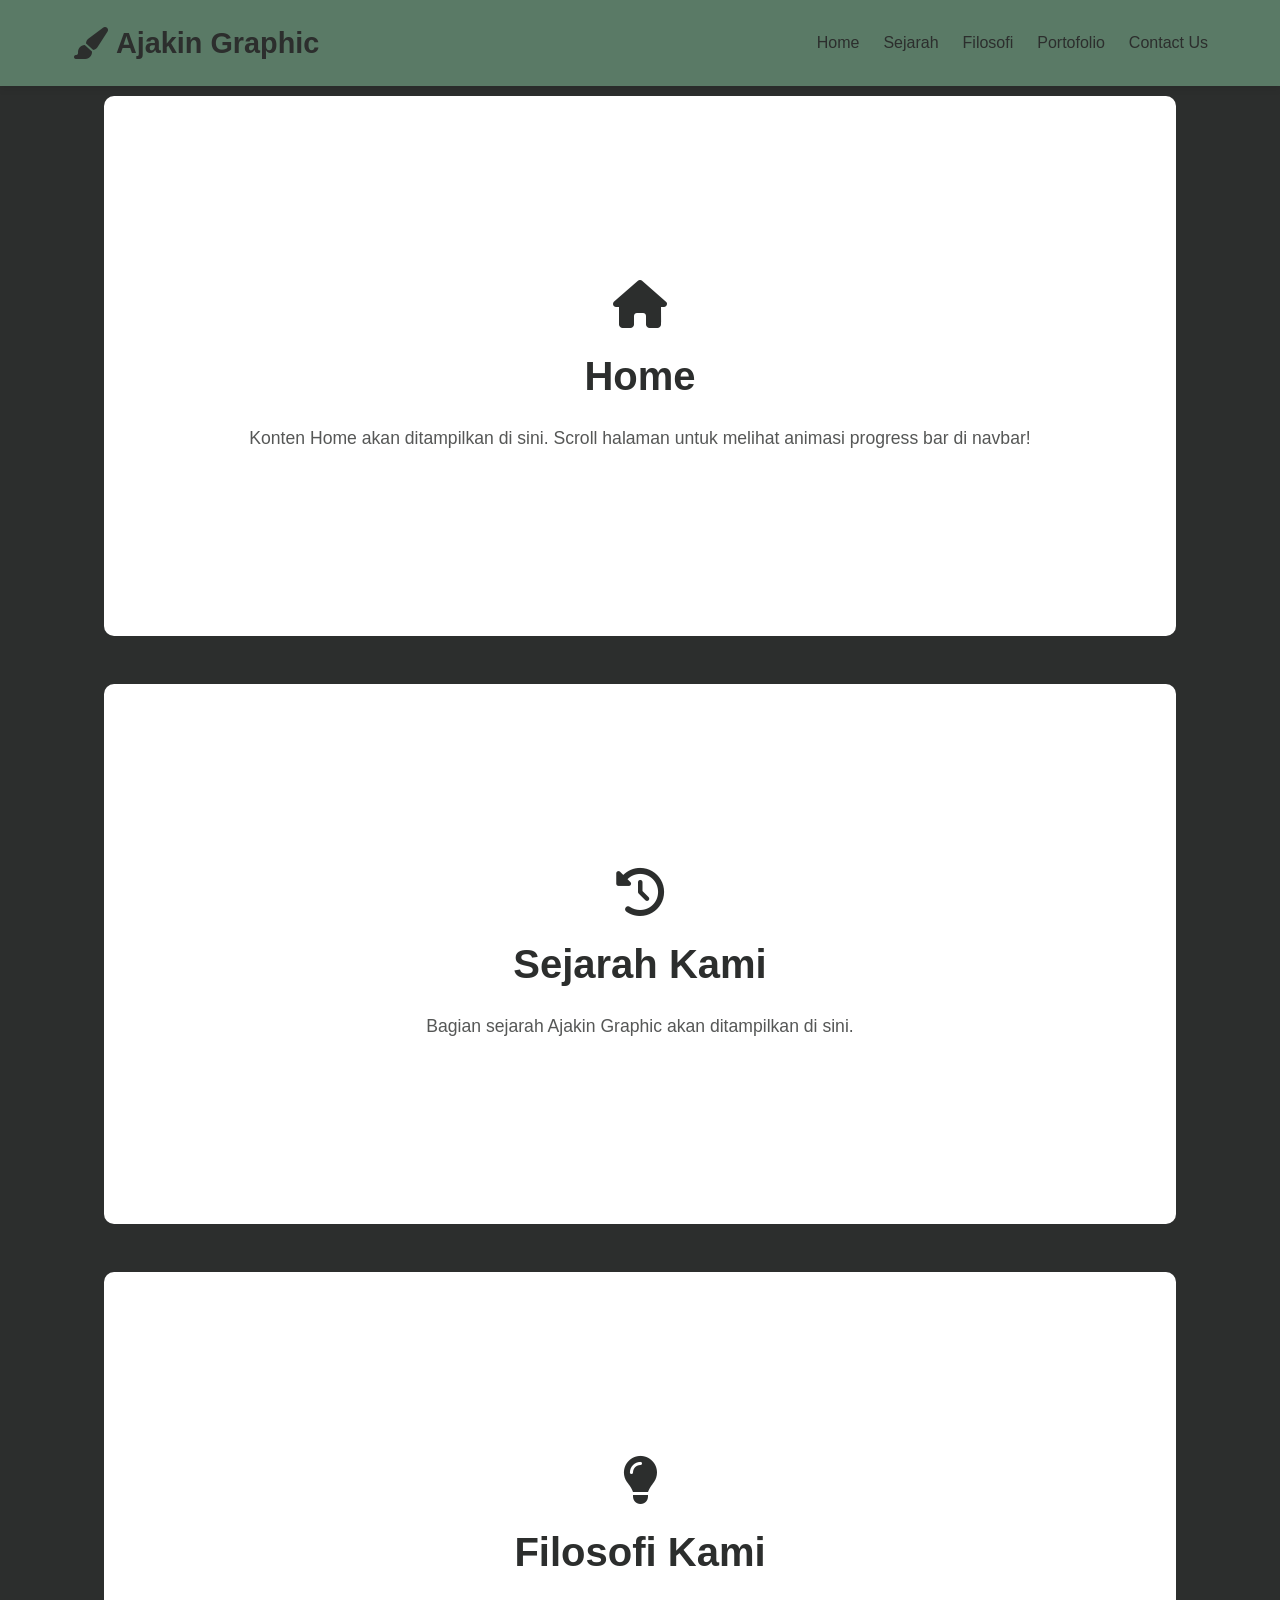
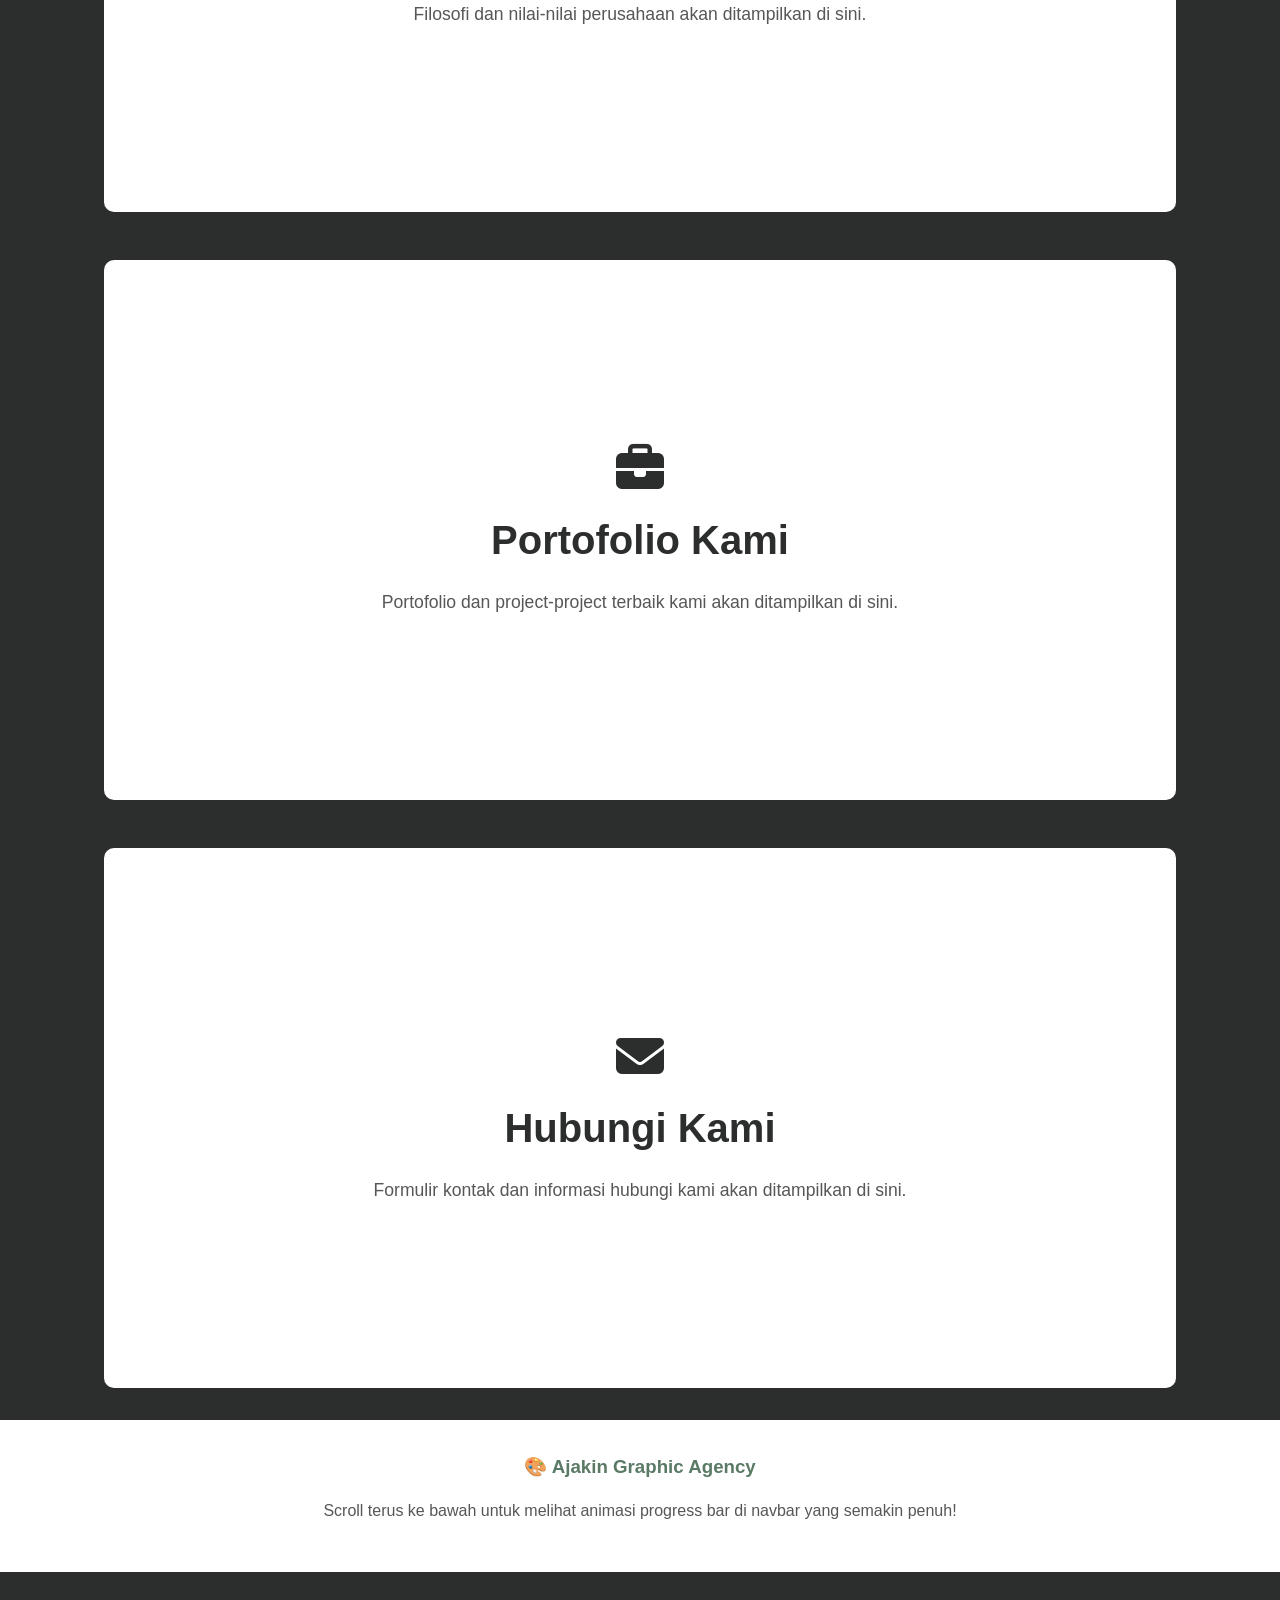
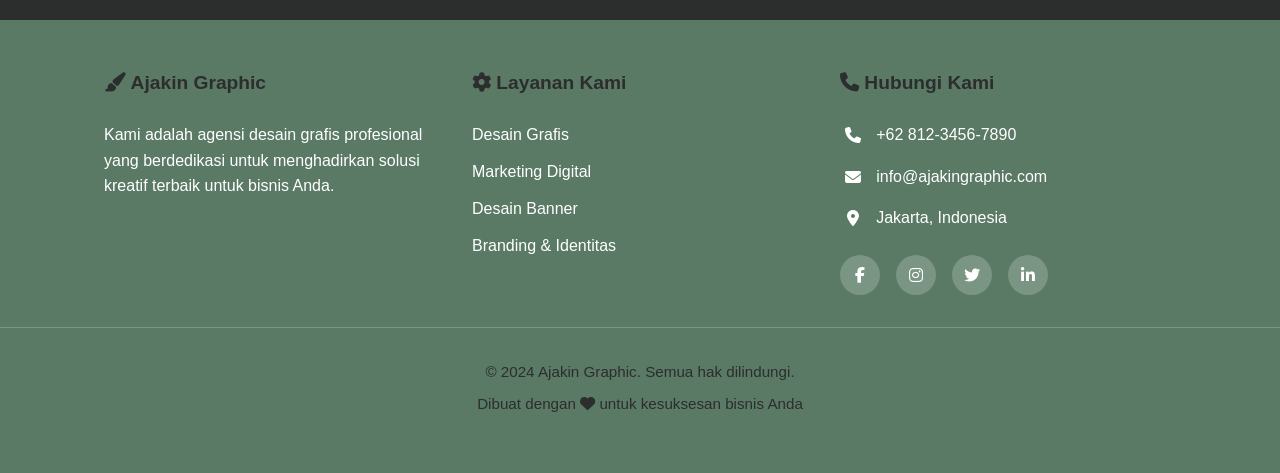
==== index.html @ d5ebdcc6 "rename" ====
<!DOCTYPE html>
<html lang="id">
<head>
    <meta charset="UTF-8">
    <meta name="viewport" content="width=device-width, initial-scale=1.0">
    <title>Ajakin Graphic - Graphic Design & Marketing Agency</title>
    <!-- Font Awesome -->
    <link href="https://cdnjs.cloudflare.com/ajax/libs/font-awesome/6.4.0/css/all.min.css" rel="stylesheet">
    <link rel="stylesheet" href="assets/CSS/HomeStyle.css">
</head>
<body>
    <!-- ============ HEADER & NAVBAR ============ -->
    <header class="header">
        <div class="header-container">
            <a class="brand" href="Home.html">
                <i class="fas fa-paint-brush"></i>
                Ajakin Graphic
            </a>
            <button class="nav-toggle" aria-label="Toggle navigation">
                <i class="fas fa-bars"></i>
            </button>
            <nav class="nav-menu">
                <ul class="nav-list">
                    <li><a href="Home.html">Home</a></li>
                    <li><a href="sejarah.html">Sejarah</a></li>
                    <li><a href="filosofi.html">Filosofi</a></li>
                    <li><a href="portofolio.html">Portofolio</a></li>
                    <li><a href="contact.html">Contact Us</a></li>
                </ul>
            </nav>
        </div>
        <div class="scroll-progress"></div>
    </header>

    <!-- ============ MAIN CONTENT ============ -->
    <main>
        <section id="home" class="section">
            <div class="content-box">
                <i class="fas fa-home section-icon"></i>
                <h2>Home</h2>
                <p>Konten Home akan ditampilkan di sini. Scroll halaman untuk melihat animasi progress bar di navbar!</p>
            </div>
        </section>

        <section id="sejarah" class="section">
            <div class="content-box">
                <i class="fas fa-history section-icon"></i>
                <h2>Sejarah Kami</h2>
                <p>Bagian sejarah Ajakin Graphic akan ditampilkan di sini.</p>
            </div>
        </section>

        <section id="filosofi" class="section">
            <div class="content-box">
                <i class="fas fa-lightbulb section-icon"></i>
                <h2>Filosofi Kami</h2>
                <p>Filosofi dan nilai-nilai perusahaan akan ditampilkan di sini.</p>
            </div>
        </section>

        <section id="portofolio" class="section">
            <div class="content-box">
                <i class="fas fa-briefcase section-icon"></i>
                <h2>Portofolio Kami</h2>
                <p>Portofolio dan project-project terbaik kami akan ditampilkan di sini.</p>
            </div>
        </section>

        <section id="contact" class="section">
            <div class="content-box">
                <i class="fas fa-envelope section-icon"></i>
                <h2>Hubungi Kami</h2>
                <p>Formulir kontak dan informasi hubungi kami akan ditampilkan di sini.</p>
            </div>
        </section>

        <section class="extra-section">
            <h3>🎨 Ajakin Graphic Agency</h3>
            <p>Scroll terus ke bawah untuk melihat animasi progress bar di navbar yang semakin penuh!</p>
        </section>
    </main>

    <!-- ============ FOOTER ============ -->
    <footer class="footer">
        <div class="footer-container">
            <div class="footer-col">
                <h5><i class="fas fa-paint-brush"></i> Ajakin Graphic</h5>
                <p>Kami adalah agensi desain grafis profesional yang berdedikasi untuk menghadirkan solusi kreatif terbaik untuk bisnis Anda.</p>
            </div>
            <div class="footer-col">
                <h5><i class="fas fa-cog"></i> Layanan Kami</h5>
                <ul class="footer-links">
                    <li><a href="#portofolio">Desain Grafis</a></li>
                    <li><a href="#portofolio">Marketing Digital</a></li>
                    <li><a href="#portofolio">Desain Banner</a></li>
                    <li><a href="#portofolio">Branding & Identitas</a></li>
                </ul>
            </div>
            <div class="footer-col">
                <h5><i class="fas fa-phone"></i> Hubungi Kami</h5>
                <div class="contact-item">
                    <i class="fas fa-phone"></i>
                    <span>+62 812-3456-7890</span>
                </div>
                <div class="contact-item">
                    <i class="fas fa-envelope"></i>
                    <span>info@ajakingraphic.com</span>
                </div>
                <div class="contact-item">
                    <i class="fas fa-map-marker-alt"></i>
                    <span>Jakarta, Indonesia</span>
                </div>
                <div class="social-links">
                    <a href="#" title="Facebook"><i class="fab fa-facebook-f"></i></a>
                    <a href="#" title="Instagram"><i class="fab fa-instagram"></i></a>
                    <a href="#" title="Twitter"><i class="fab fa-twitter"></i></a>
                    <a href="#" title="LinkedIn"><i class="fab fa-linkedin-in"></i></a>
                </div>
            </div>
        </div>
        <div class="footer-bottom">
            <p>&copy; 2024 Ajakin Graphic. Semua hak dilindungi.</p>
            <p>Dibuat dengan <i class="fas fa-heart heart-icon"></i> untuk kesuksesan bisnis Anda</p>
        </div>
    </footer>

    <script src="assets/JS/scroll.js"></script>
</body>
</html>
---- assets/CSS/HomeStyle.css ----
:root {
        --primary: #2c2e2d;
        --secondary: #5a7a66;
        --accent: #5a7a66;
        --dark: #2c2e2d;
        --light: #ffffff;
        --white: #ffffff;
        --light-gray: #f4f6f9;
        --transition: 0.8s cubic-bezier(0.25, 1, 0.5, 1);
}

* {
    margin: 0;
    padding: 0;
    box-sizing: border-box;
}

body {
    font-family: 'Segoe UI', sans-serif;
    line-height: 1.6;
    color: var(--dark);
    background-color: var(--primary);
    scroll-behavior: smooth;
}

a {
    text-decoration: none;
}

ul {
    list-style: none;
}

/* ============ HEADER & NAVBAR ============ */
.header {
    background: var(--accent);
    position: fixed;
    width: 100%;
    top: 0;
    z-index: 1000;
    box-shadow: 0 2px 8px rgba(0, 0, 0, 0.1);
    animation: slideIn 0.5s ease;
}

.header-container {
    display: flex;
    justify-content: space-between;
    align-items: center;
    padding: 20px 32px; 
    max-width: 1200px;
    margin: 0 auto;
    position: relative;
}

.brand {
    font-size: 1.8rem;
    font-weight: bold;
    color: var(--dark);
    display: flex;
    align-items: center;
    gap: 0.5rem;
}

.brand i {
    font-size: 2rem;
}

.nav-toggle {
    display: none;
    background: none;
    border: 1px solid var(--white);
    color: var(--white);
    font-size: 1.5rem;
    padding: 0.3rem 0.6rem;
    border-radius: 4px;
    cursor: pointer;
}

.nav-list {
    display: flex;
    gap: 1.5rem;
}

.nav-list a {
    color: var(--dark);
    font-weight: 500;
    transition: color 0.3s ease;
}

.nav-list a:hover {
    color: var(--white);
}

.scroll-progress {
    position: absolute;
    bottom: 0;
    left: 0;
    height: 6px;
    background: var(--secondary);
    width: 0%;
    transition: width 0.3s ease;
    z-index: 1001;
    border-radius: 0 4px 4px 0;
    box-shadow: 0 0 10px var(--white);
}

/* ============ MAIN CONTENT ============ */
main {
    margin-top: 80px;
    min-height: calc(100vh - 80px);
    background-color: var(--primary);
}

.section {
    padding: 1rem 5% 2rem;
    max-width: 1200px;
    margin: 0 auto;
}

.content-box {
    display: flex;
    flex-direction: column;
    align-items: center;
    justify-content: center;
    min-height: 60vh;
    background: var(--light);
    color: var(--dark);
    text-align: center;
    border-radius: 10px;
    padding: 3rem;
}

.section-icon {
    font-size: 3rem;
    color: var(--primary);
    margin-bottom: 1rem;
}

.content-box h2 {
    font-size: 2.5rem;
    margin-bottom: 1rem;
    color: var(--primary);
}

.content-box p {
    font-size: 1.1rem;
    opacity: 0.8;
}

.extra-section {
    padding: 2rem 5% 3rem;
    text-align: center;
    background: var(--light);
}

.extra-section h3 {
    color: var(--secondary);
}

.extra-section p {
    margin-top: 1rem;
    opacity: 0.8;
}

/* ============ FOOTER ============ */
.footer {
    background: var(--accent);
    color: var(--white);
    padding: 3rem 0;
    margin-top: 3rem;
}

.footer-container {
    display: flex;
    flex-wrap: wrap;
    gap: 2rem;
    padding: 0 5%;
    max-width: 1200px;
    margin: 0 auto;
    justify-content: space-between;
}

.footer-col {
    flex: 1;
    min-width: 250px;
}

.footer-col h5 {
    font-size: 1.2rem;
    font-weight: bold;
    margin-bottom: 1.5rem;
    color: var(--primary);
}

.footer-links li {
    margin-bottom: 0.7rem;
}

.footer-links a {
    color: var(--white);
    transition: color 0.3s ease, padding 0.3s ease;
}

.footer-links a:hover {
    color: var(--light);
    padding-left: 0.5rem;
}

.contact-item {
    display: flex;
    align-items: center;
    margin-bottom: 1rem;
    gap: 0.7rem;
}

.contact-item i {
    color: var(--white);
    min-width: 25px;
    text-align: center;
}

.social-links {
    display: flex;
    gap: 1rem;
    margin-top: 1.5rem;
}

.social-links a {
    display: inline-flex;
    align-items: center;
    justify-content: center;
    width: 40px;
    height: 40px;
    background: rgba(255, 255, 255, 0.2);
    border-radius: 50%;
    color: var(--white);
    transition: all 0.3s ease;
}

.social-links a:hover {
    background: var(--primary);
    color: var(--white);
    transform: translateY(-5px);
}

.footer-bottom {
    border-top: 1px solid rgba(255, 255, 255, 0.2);
    margin-top: 2rem;
    padding-top: 2rem;
    text-align: center;
}

.footer-bottom p {
    margin-bottom: 0.5rem;
    font-size: 0.95rem;
    color: var(--primary);
}

.heart-icon {
    color: var(--primary);
}

/* ============ RESPONSIVE ============ */
@media (max-width: 768px) {
    .nav-toggle {
        display: block;
    }

    .nav-menu {
        display: none;
        width: 100%;
        position: absolute;
        top: 100%;
        left: 0;
        background: var(--accent);
        padding: 1rem 5%;
        box-shadow: 0 4px 6px rgba(0, 0, 0, 0.1);
    }

    .nav-menu.active {
        display: block;
    }

    .nav-list {
        flex-direction: column;
        gap: 1rem;
    }

    .brand {
        font-size: 1.4rem;
    }

    .content-box {
        min-height: 50vh;
        padding: 2rem;
    }

    .content-box h2 {
        font-size: 1.8rem;
    }

    .footer-container {
        flex-direction: column;
    }
}

@keyframes slideIn {
    from {
        opacity: 0;
        transform: translateY(-10px);
    }

    to {
        opacity: 1;
        transform: translateY(0);
    }
}
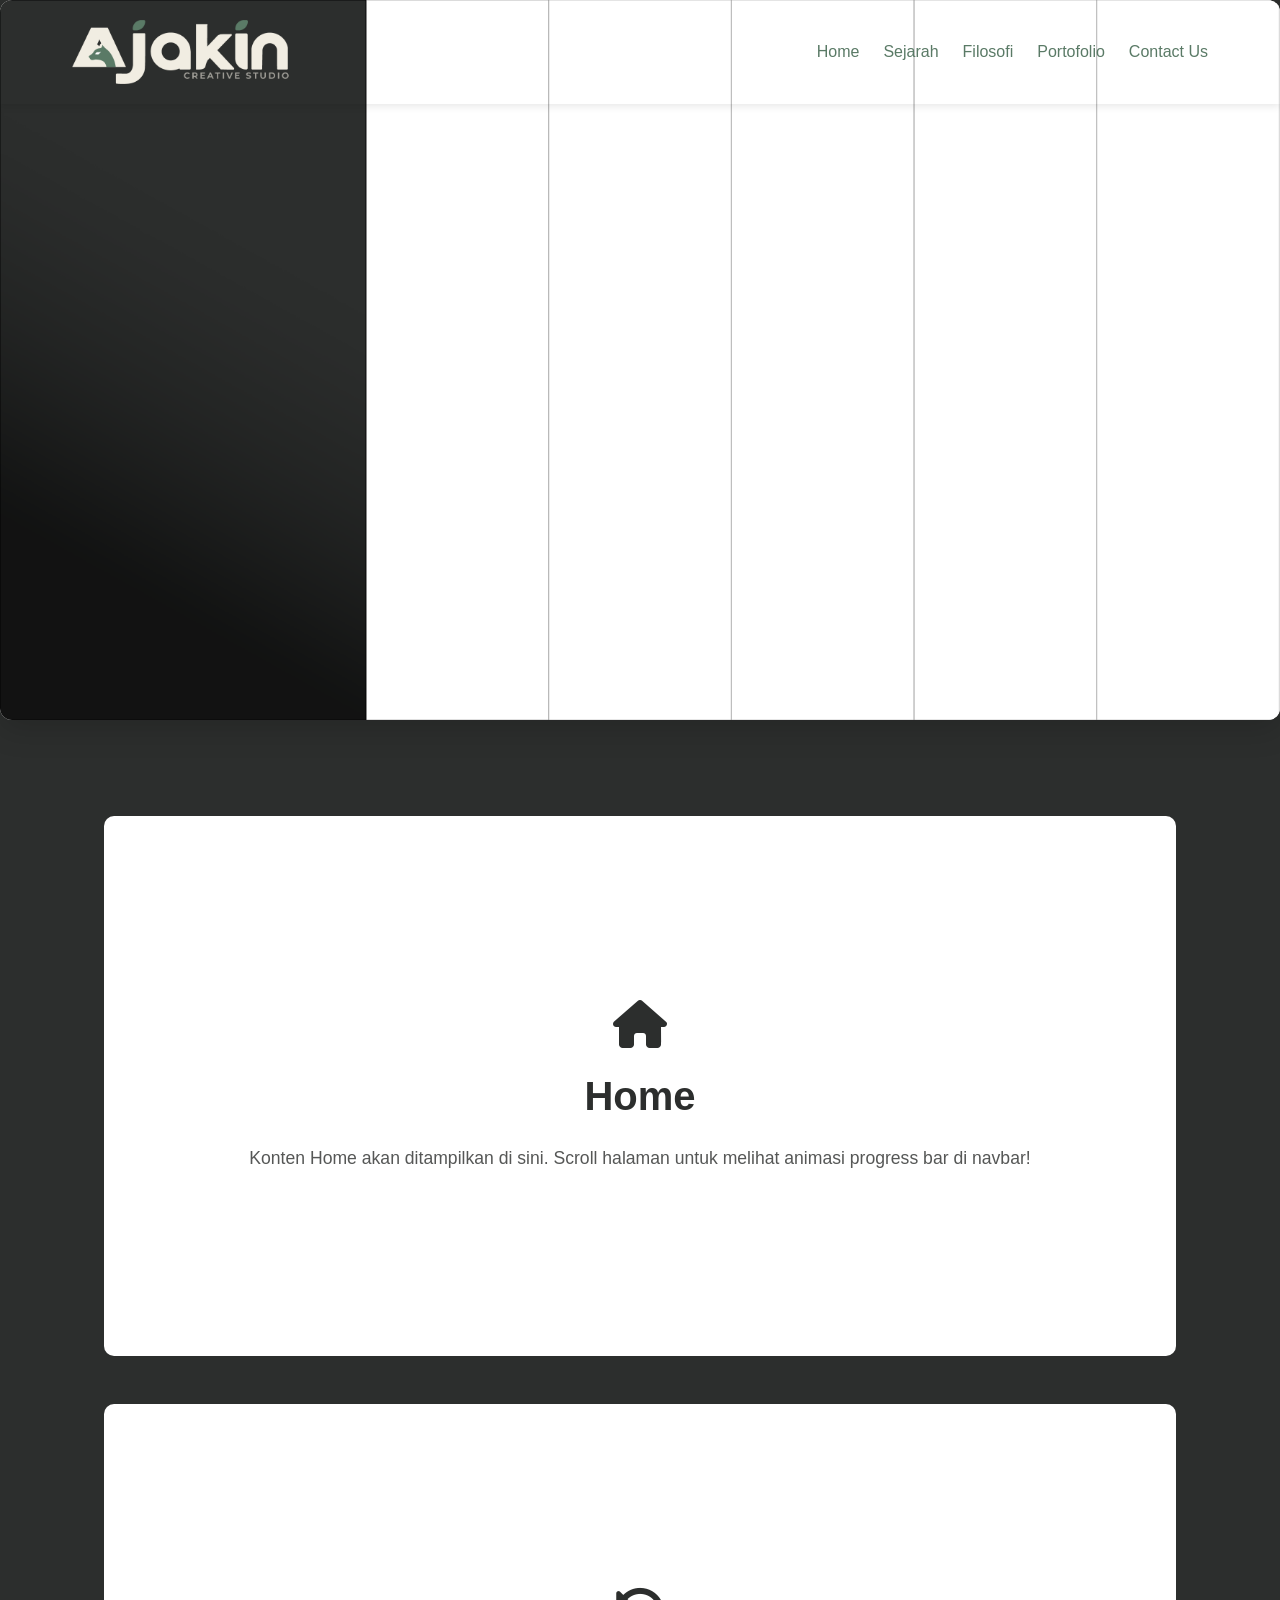
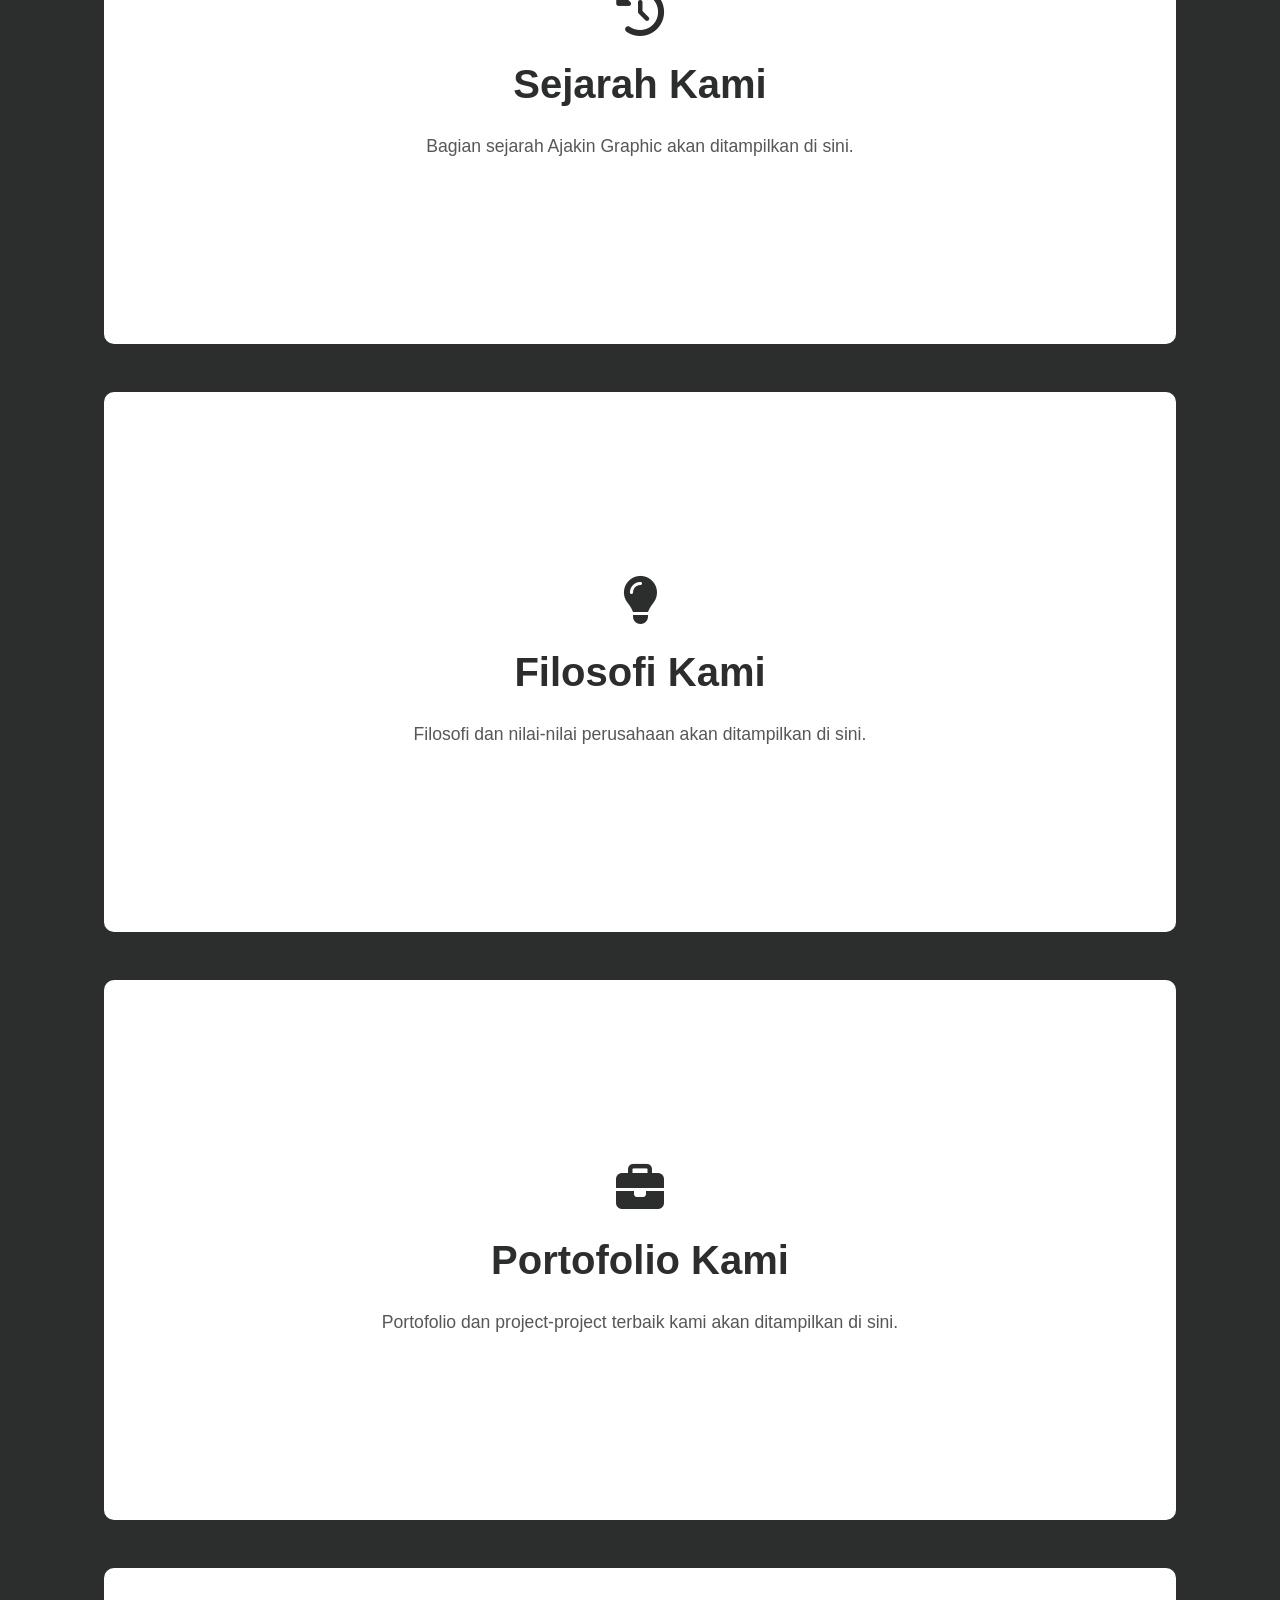
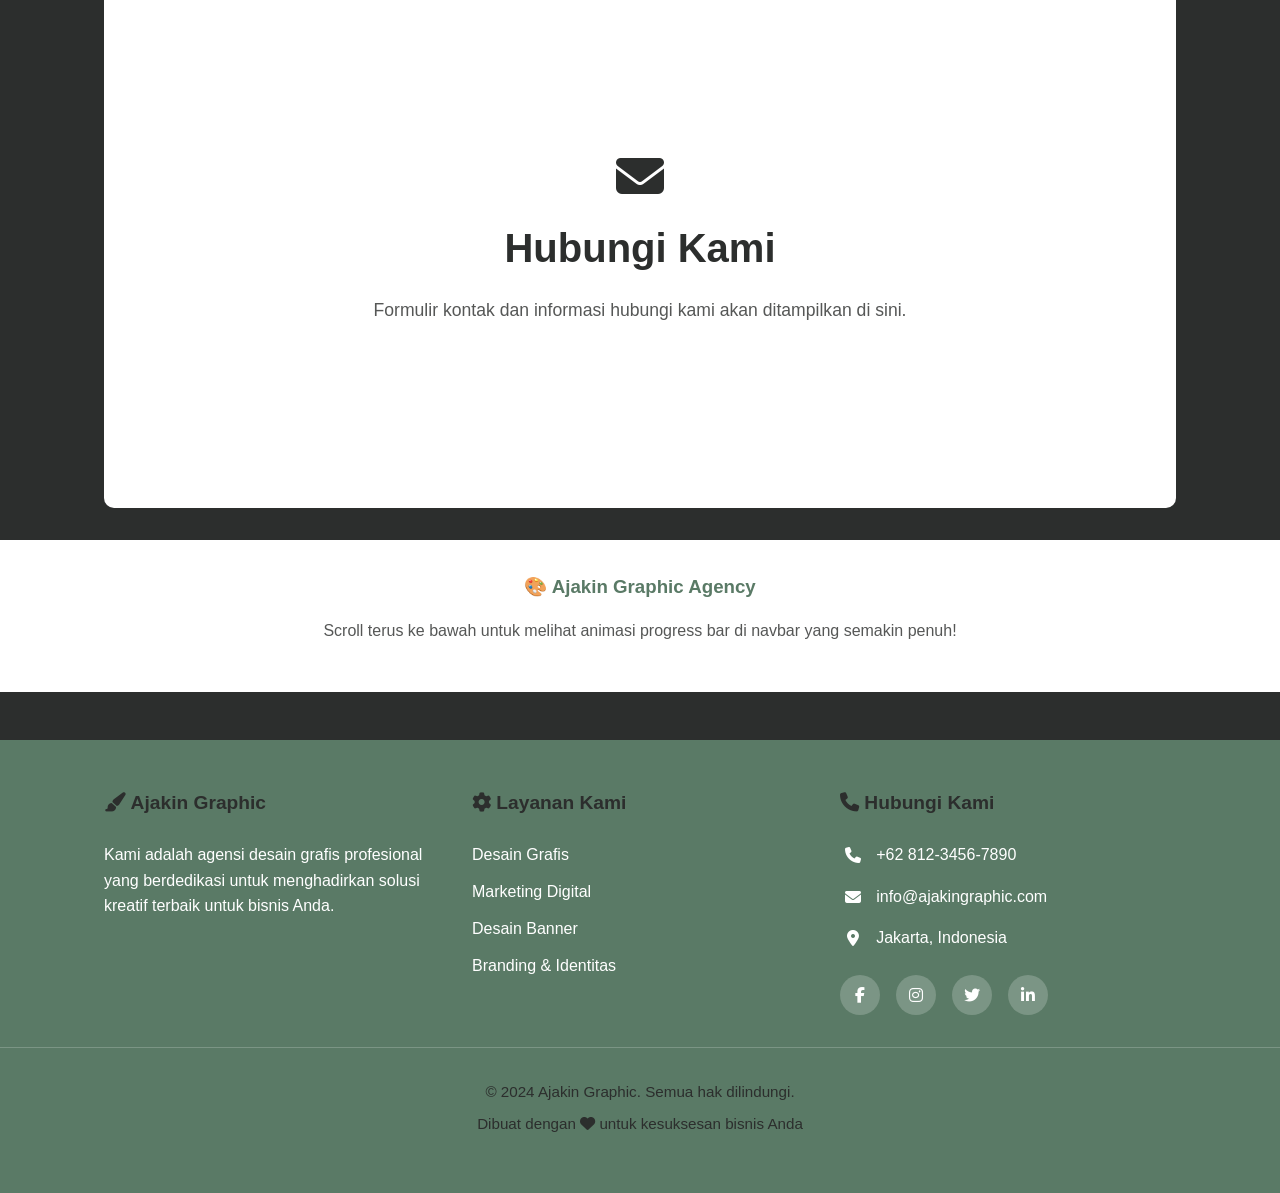
==== commit 8d16c31f: "adjust template" ====
--- a/index.html
+++ b/index.html
@@ -1,27 +1,29 @@
 <!DOCTYPE html>
 <html lang="id">
+
 <head>
     <meta charset="UTF-8">
     <meta name="viewport" content="width=device-width, initial-scale=1.0">
     <title>Ajakin Graphic - Graphic Design & Marketing Agency</title>
+    <link rel="icon" type="image/png" href="assets/image/ajakin%20logo.png">
     <!-- Font Awesome -->
     <link href="https://cdnjs.cloudflare.com/ajax/libs/font-awesome/6.4.0/css/all.min.css" rel="stylesheet">
     <link rel="stylesheet" href="assets/CSS/HomeStyle.css">
 </head>
+
 <body>
     <!-- ============ HEADER & NAVBAR ============ -->
     <header class="header">
         <div class="header-container">
-            <a class="brand" href="Home.html">
-                <i class="fas fa-paint-brush"></i>
-                Ajakin Graphic
+            <a class="brand" href="index.html">
+                <img src="assets/image/ajakin logo.png" alt="Ajakin Graphic Logo" class="brand-logo">
             </a>
             <button class="nav-toggle" aria-label="Toggle navigation">
                 <i class="fas fa-bars"></i>
             </button>
             <nav class="nav-menu">
                 <ul class="nav-list">
-                    <li><a href="Home.html">Home</a></li>
+                    <li><a href="index.html">Home</a></li>
                     <li><a href="sejarah.html">Sejarah</a></li>
                     <li><a href="filosofi.html">Filosofi</a></li>
                     <li><a href="portofolio.html">Portofolio</a></li>
@@ -32,13 +34,19 @@
         <div class="scroll-progress"></div>
     </header>
 
+    <!-- === BANNER HERO (Menggunakan Gambar Jadi hero.png) === -->
+    <section class="hero-banner-flat">
+        <img src="assets/image/bg banner fp ppw.png" alt="Portfolio Banner Hero" class="hero-flat-img">
+    </section>
+
     <!-- ============ MAIN CONTENT ============ -->
     <main>
         <section id="home" class="section">
             <div class="content-box">
                 <i class="fas fa-home section-icon"></i>
                 <h2>Home</h2>
-                <p>Konten Home akan ditampilkan di sini. Scroll halaman untuk melihat animasi progress bar di navbar!</p>
+                <p>Konten Home akan ditampilkan di sini. Scroll halaman untuk melihat animasi progress bar di navbar!
+                </p>
             </div>
         </section>
 
@@ -85,7 +93,8 @@
         <div class="footer-container">
             <div class="footer-col">
                 <h5><i class="fas fa-paint-brush"></i> Ajakin Graphic</h5>
-                <p>Kami adalah agensi desain grafis profesional yang berdedikasi untuk menghadirkan solusi kreatif terbaik untuk bisnis Anda.</p>
+                <p>Kami adalah agensi desain grafis profesional yang berdedikasi untuk menghadirkan solusi kreatif
+                    terbaik untuk bisnis Anda.</p>
             </div>
             <div class="footer-col">
                 <h5><i class="fas fa-cog"></i> Layanan Kami</h5>
@@ -124,6 +133,7 @@
         </div>
     </footer>
 
-    <script src="assets/JS/scroll.js"></script>
+    <script src="assets/js/scroll.js"></script>
 </body>
+
 </html>
--- a/assets/CSS/HomeStyle.css
+++ b/assets/CSS/HomeStyle.css
@@ -33,7 +33,6 @@
 
 /* ============ HEADER & NAVBAR ============ */
 .header {
-    background: var(--accent);
     position: fixed;
     width: 100%;
     top: 0;
@@ -46,23 +45,23 @@
     display: flex;
     justify-content: space-between;
     align-items: center;
-    padding: 20px 32px; 
+    padding: 20px 32px; /* Dikecilkan sedikit paddingnya agar pas */
     max-width: 1200px;
     margin: 0 auto;
     position: relative;
 }
 
-.brand {
-    font-size: 1.8rem;
-    font-weight: bold;
-    color: var(--dark);
-    display: flex;
-    align-items: center;
-    gap: 0.5rem;
-}
-
-.brand i {
-    font-size: 2rem;
+.brand-logo {
+  height: 64px; /* <--- Diperkecil menjadi 24px agar tampil lebih sleek dan compact */
+  width: auto;
+  display: block;
+  object-fit: contain;
+  transition: transform 0.3s ease;
+}
+
+/* Efek opsional saat logo disentuh kursor */
+.brand-logo:hover {
+  transform: scale(1.05);
 }
 
 .nav-toggle {
@@ -82,13 +81,15 @@
 }
 
 .nav-list a {
-    color: var(--dark);
+    color: var(--accent);
     font-weight: 500;
     transition: color 0.3s ease;
 }
-
 .nav-list a:hover {
     color: var(--white);
+    /* Memberikan bayangan hitam transparan yang halus di belakang teks */
+    text-shadow: 0px 2px 4px rgba(0, 0, 0, 0.6), 
+                 0px 4px 10px rgba(0, 0, 0, 0.3);
 }
 
 .scroll-progress {
@@ -105,6 +106,24 @@
 }
 
 /* ============ MAIN CONTENT ============ */
+
+.hero-banner-flat {
+    width: 100%;
+    margin-bottom: 60px; /* Jarak aman sebelum masuk ke bagian card di bawahnya */
+    border-radius: 12px;
+    overflow: hidden;
+    box-shadow: 0 10px 30px rgba(0, 0, 0, 0.15);
+    background-color: var(--white); /* Latar belakang cadangan jika gambar loading */
+    display: flex;
+}
+
+.hero-flat-img {
+    width: 100%;
+    height: auto;
+    object-fit: cover;
+    display: block;
+}
+
 main {
     margin-top: 80px;
     min-height: calc(100vh - 80px);
@@ -314,4 +333,14 @@
         opacity: 1;
         transform: translateY(0);
     }
-}+}
+
+@media (max-width: 768px) {
+    .hero-banner-flat {
+        margin-bottom: 40px;
+        border-radius: 8px; /* Sudut sedikit lebih tegas di layar kecil */
+    }
+    .brand-logo {
+        height: 20px; /* Sedikit lebih kecil lagi di handphone agar tidak sempit */
+    }
+}
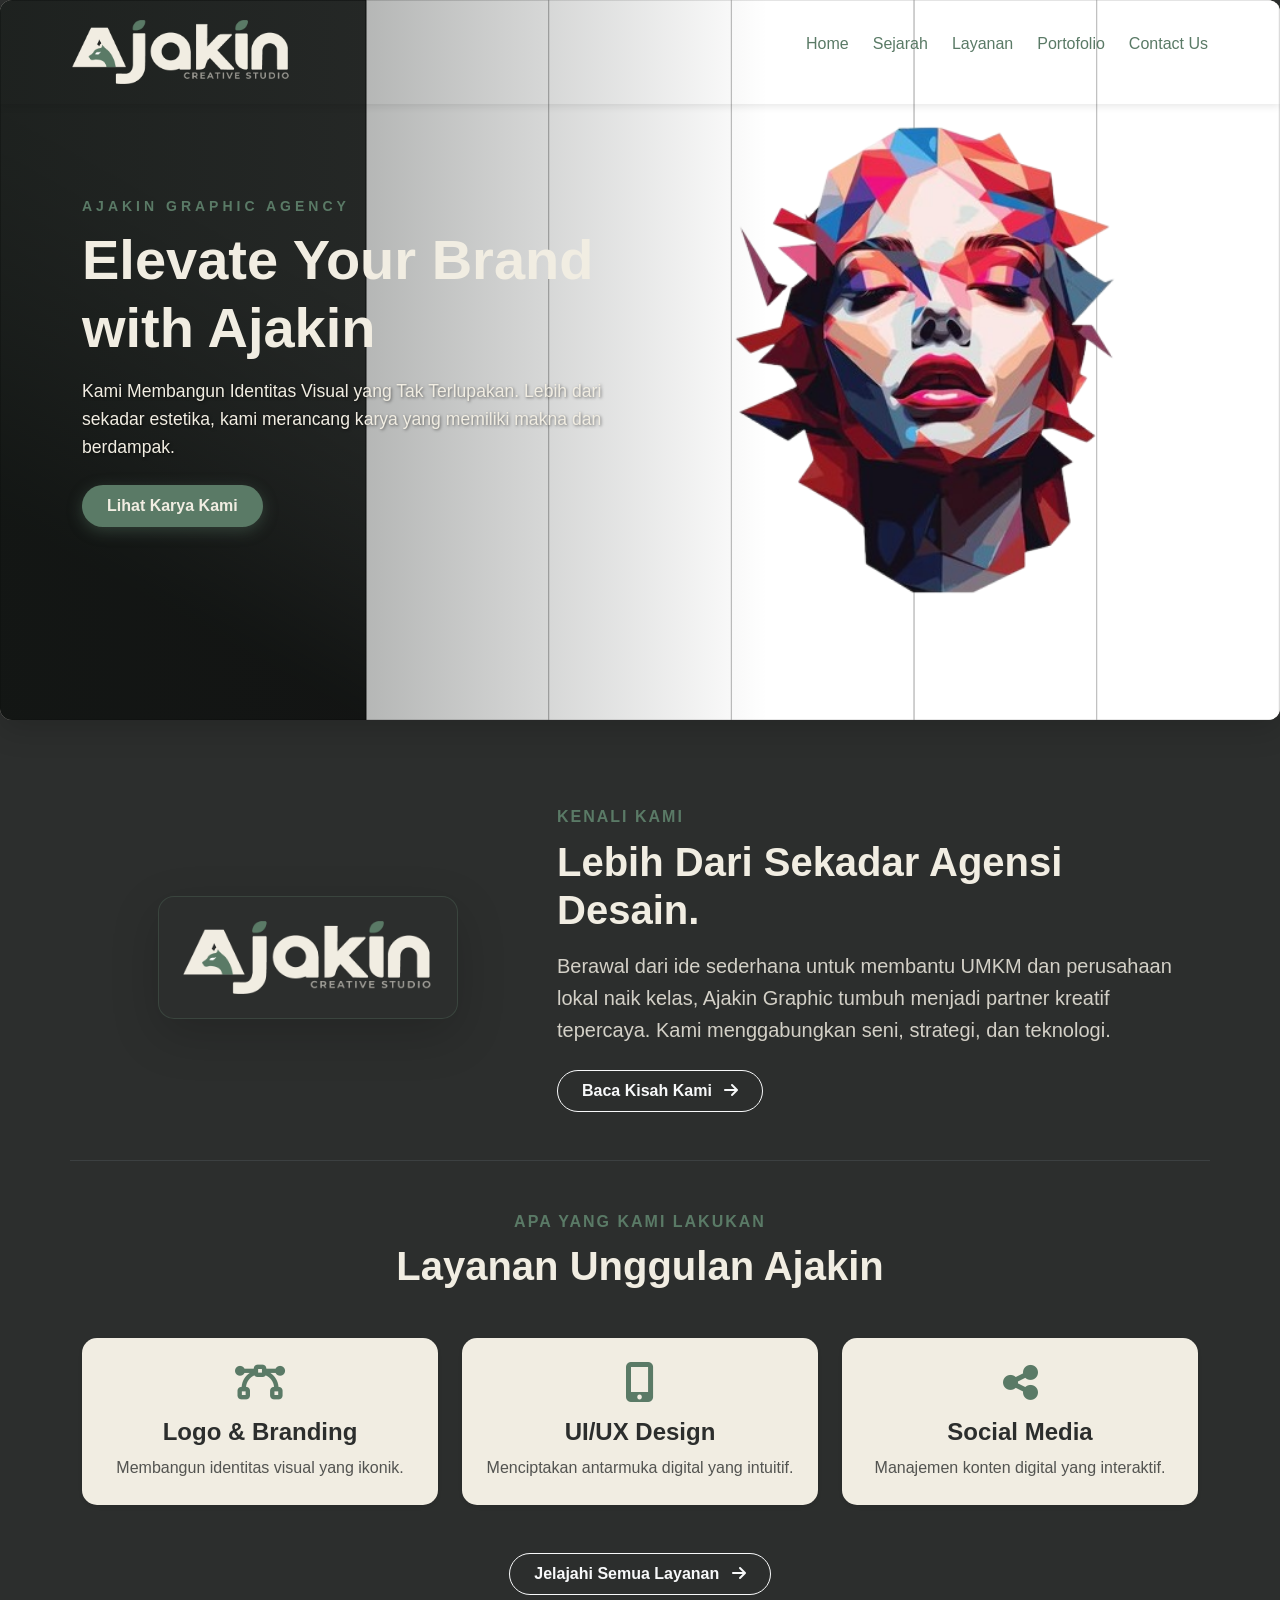
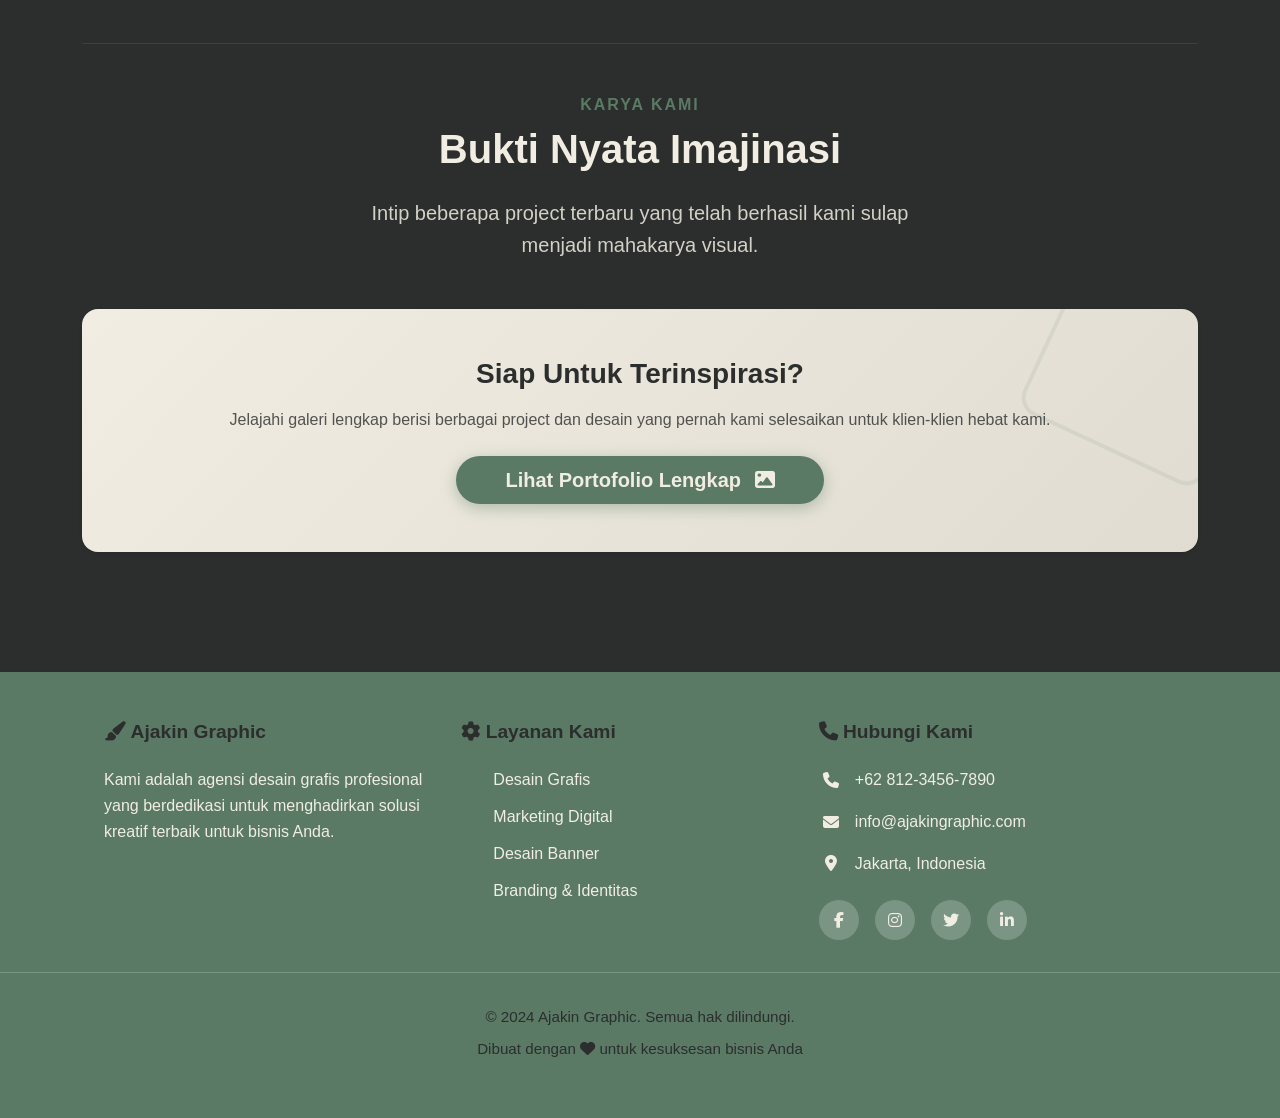
==== commit 4b276590: "menambah konten dan visual" ====
--- a/index.html
+++ b/index.html
@@ -8,6 +8,9 @@
     <link rel="icon" type="image/png" href="assets/image/ajakin%20logo.png">
     <!-- Font Awesome -->
     <link href="https://cdnjs.cloudflare.com/ajax/libs/font-awesome/6.4.0/css/all.min.css" rel="stylesheet">
+    <!-- Bootstrap 5 CSS -->
+    <link href="https://cdn.jsdelivr.net/npm/bootstrap@5.3.3/dist/css/bootstrap.min.css" rel="stylesheet">
+    <!-- Custom CSS -->
     <link rel="stylesheet" href="assets/CSS/HomeStyle.css">
 </head>
 
@@ -25,7 +28,7 @@
                 <ul class="nav-list">
                     <li><a href="index.html">Home</a></li>
                     <li><a href="sejarah.html">Sejarah</a></li>
-                    <li><a href="filosofi.html">Filosofi</a></li>
+                    <li><a href="service.html">Layanan</a></li>
                     <li><a href="portofolio.html">Portofolio</a></li>
                     <li><a href="contact.html">Contact Us</a></li>
                 </ul>
@@ -34,96 +37,149 @@
         <div class="scroll-progress"></div>
     </header>
 
-    <!-- === BANNER HERO (Menggunakan Gambar Jadi hero.png) === -->
-    <section class="hero-banner-flat">
+    <!-- === BANNER HERO DENGAN KONTEN BERTUMPUK === -->
+    <section class="hero-banner-flat" style="position: relative;">
+        <!-- Gambar Background (Menentukan ukuran full banner) -->
         <img src="assets/image/bg banner fp ppw.png" alt="Portfolio Banner Hero" class="hero-flat-img">
+
+        <!-- Shadow dari kiri (Gradasi gelap ke transparan) agar teks terbaca -->
+        <div style="position: absolute; top: 0; left: 0; width: 60%; height: 100%; background: linear-gradient(to right, rgba(20, 25, 22, 0.6) 0%, rgba(20, 25, 22, 0) 100%); z-index: 1;"></div>
+
+        <!-- Konten yang Ditumpuk di Atasnya (Absolute) -->
+        <div style="position: absolute; top: 0; left: 0; width: 100%; height: 100%; display: flex; align-items: center; z-index: 2;">
+            <div class="container">
+                <div class="row align-items-center">
+                    <!-- Teks Hero -->
+                    <div class="col-lg-6 text-center text-lg-start">
+                        <span style="font-size: 14px; letter-spacing: 4px; color: var(--accent); font-weight: 600; text-transform: uppercase;">Ajakin Graphic Agency</span>
+                        <h1 class="display-4 fw-bold mt-2 mb-3" style="color: var(--white); font-family: 'Segoe UI', sans-serif; line-height: 1.2;">
+                            Elevate Your Brand<br>with Ajakin
+                        </h1>
+                        <p class="lead mb-4" style="color: var(--white); font-size: 1.1rem; text-shadow: 1px 1px 3px rgba(0,0,0,0.5);">
+                            Kami Membangun Identitas Visual yang Tak Terlupakan. Lebih dari sekadar estetika, kami merancang karya yang memiliki makna dan berdampak.
+                        </p>
+                        <a href="portofolio.html" class="btn px-4 py-2 rounded-pill fw-bold" style="background-color: var(--accent); color: var(--white); box-shadow: 0 4px 15px rgba(90, 122, 102, 0.4); transition: transform 0.3s ease;" onmouseover="this.style.transform='translateY(-3px)'" onmouseout="this.style.transform='translateY(0)'">Lihat Karya Kami</a>
+                    </div>
+                    
+                    <!-- Gambar Ilustrasi -->
+                    <div class="col-lg-6 text-center">
+                        <img src="assets/image/home ilus.png" alt="Ajakin Graphic Illustration" class="img-fluid" style="width: 100%; transform: scale(1.15); drop-shadow: 0 15px 25px rgba(0,0,0,0.6);">
+                    </div>
+                </div>
+            </div>
+        </div>
     </section>
 
     <!-- ============ MAIN CONTENT ============ -->
-    <main>
-        <section id="home" class="section">
-            <div class="content-box">
-                <i class="fas fa-home section-icon"></i>
-                <h2>Home</h2>
-                <p>Konten Home akan ditampilkan di sini. Scroll halaman untuk melihat animasi progress bar di navbar!
+    <main class="container my-5 py-4">
+        
+        <!-- SECTION 1: Cuplikan Sejarah (Tentang Kami) -->
+        <div class="row align-items-center mb-5 pb-5 border-bottom border-secondary border-opacity-25">
+            <div class="col-lg-5 mb-4 mb-lg-0 text-center">
+                <!-- Logo sebagai ilustrasi Tentang Kami -->
+                <img src="assets/image/ajakin logo.png" alt="Tentang Ajakin Graphic" class="img-fluid rounded-4 shadow-lg p-4" style="background-color: var(--primary); border: 1px solid rgba(90, 122, 102, 0.3); max-width: 300px; transition: transform 0.3s ease;" onmouseover="this.style.transform='scale(1.05)'" onmouseout="this.style.transform='scale(1)'">
+            </div>
+            <div class="col-lg-7">
+                <span class="text-uppercase fw-bold" style="color: var(--accent); letter-spacing: 2px;">Kenali Kami</span>
+                <h2 class="display-6 fw-bold mb-3 mt-2" style="color: var(--white);">Lebih Dari Sekadar Agensi Desain.</h2>
+                <p class="lead mb-4" style="color: var(--white); opacity: 0.85;">
+                    Berawal dari ide sederhana untuk membantu UMKM dan perusahaan lokal naik kelas, Ajakin Graphic tumbuh menjadi partner kreatif tepercaya. Kami menggabungkan seni, strategi, dan teknologi.
                 </p>
+                <a href="sejarah.html" class="btn btn-outline-light rounded-pill px-4 py-2 fw-semibold">Baca Kisah Kami <i class="fas fa-arrow-right ms-2"></i></a>
             </div>
-        </section>
+        </div>
 
-        <section id="sejarah" class="section">
-            <div class="content-box">
-                <i class="fas fa-history section-icon"></i>
-                <h2>Sejarah Kami</h2>
-                <p>Bagian sejarah Ajakin Graphic akan ditampilkan di sini.</p>
+        <!-- SECTION 2: Cuplikan Layanan -->
+        <div class="mb-5 pb-5 border-bottom border-secondary border-opacity-25 text-center">
+            <span class="text-uppercase fw-bold" style="color: var(--accent); letter-spacing: 2px;">Apa Yang Kami Lakukan</span>
+            <h2 class="display-6 fw-bold mb-5 mt-2" style="color: var(--white);">Layanan Unggulan Ajakin</h2>
+            
+            <div class="row g-4 justify-content-center mb-5">
+                <!-- Layanan 1 -->
+                <div class="col-md-4">
+                    <div class="card h-100 border-0 p-4 shadow-sm" style="background-color: var(--white); border-radius: 15px; transition: transform 0.3s ease;" onmouseover="this.style.transform='translateY(-8px)'" onmouseout="this.style.transform='translateY(0)'">
+                        <i class="fas fa-bezier-curve mb-3" style="font-size: 2.5rem; color: var(--accent);"></i>
+                        <h4 class="fw-bold" style="color: var(--primary);">Logo & Branding</h4>
+                        <p class="mb-0" style="color: var(--primary); opacity: 0.8;">Membangun identitas visual yang ikonik.</p>
+                    </div>
+                </div>
+                <!-- Layanan 2 -->
+                <div class="col-md-4">
+                    <div class="card h-100 border-0 p-4 shadow-sm" style="background-color: var(--white); border-radius: 15px; transition: transform 0.3s ease;" onmouseover="this.style.transform='translateY(-8px)'" onmouseout="this.style.transform='translateY(0)'">
+                        <i class="fas fa-mobile-alt mb-3" style="font-size: 2.5rem; color: var(--accent);"></i>
+                        <h4 class="fw-bold" style="color: var(--primary);">UI/UX Design</h4>
+                        <p class="mb-0" style="color: var(--primary); opacity: 0.8;">Menciptakan antarmuka digital yang intuitif.</p>
+                    </div>
+                </div>
+                <!-- Layanan 3 -->
+                <div class="col-md-4">
+                    <div class="card h-100 border-0 p-4 shadow-sm" style="background-color: var(--white); border-radius: 15px; transition: transform 0.3s ease;" onmouseover="this.style.transform='translateY(-8px)'" onmouseout="this.style.transform='translateY(0)'">
+                        <i class="fas fa-share-alt mb-3" style="font-size: 2.5rem; color: var(--accent);"></i>
+                        <h4 class="fw-bold" style="color: var(--primary);">Social Media</h4>
+                        <p class="mb-0" style="color: var(--primary); opacity: 0.8;">Manajemen konten digital yang interaktif.</p>
+                    </div>
+                </div>
             </div>
-        </section>
+            <a href="service.html" class="btn btn-outline-light rounded-pill px-4 py-2 fw-semibold">Jelajahi Semua Layanan <i class="fas fa-arrow-right ms-2"></i></a>
+        </div>
 
-        <section id="filosofi" class="section">
-            <div class="content-box">
-                <i class="fas fa-lightbulb section-icon"></i>
-                <h2>Filosofi Kami</h2>
-                <p>Filosofi dan nilai-nilai perusahaan akan ditampilkan di sini.</p>
+        <!-- SECTION 3: Cuplikan Portofolio -->
+        <div class="text-center mb-5">
+            <span class="text-uppercase fw-bold" style="color: var(--accent); letter-spacing: 2px;">Karya Kami</span>
+            <h2 class="display-6 fw-bold mb-4 mt-2" style="color: var(--white);">Bukti Nyata Imajinasi</h2>
+            <p class="lead mx-auto mb-5" style="color: var(--white); opacity: 0.85; max-width: 600px;">
+                Intip beberapa project terbaru yang telah berhasil kami sulap menjadi mahakarya visual.
+            </p>
+            
+            <div class="p-5 rounded-4 shadow-sm text-center" style="background: linear-gradient(135deg, var(--white) 0%, #e0dcd1 100%); position: relative; overflow: hidden;">
+                <!-- Aksesoris background kotak abstrak -->
+                <div style="position: absolute; width: 200px; height: 200px; border: 4px solid rgba(90, 122, 102, 0.1); border-radius: 20px; top: -50px; right: -50px; transform: rotate(25deg);"></div>
+                
+                <h3 class="fw-bold mb-3" style="color: var(--primary); position: relative; z-index: 1;">Siap Untuk Terinspirasi?</h3>
+                <p class="mb-4" style="color: var(--primary); opacity: 0.8; position: relative; z-index: 1;">Jelajahi galeri lengkap berisi berbagai project dan desain yang pernah kami selesaikan untuk klien-klien hebat kami.</p>
+                <a href="portofolio.html" class="btn btn-lg rounded-pill px-5 fw-bold" style="background-color: var(--accent); color: var(--white); box-shadow: 0 4px 15px rgba(90, 122, 102, 0.4); position: relative; z-index: 1; transition: transform 0.3s ease;" onmouseover="this.style.transform='translateY(-4px)'" onmouseout="this.style.transform='translateY(0)'">Lihat Portofolio Lengkap <i class="fas fa-image ms-2"></i></a>
             </div>
-        </section>
-
-        <section id="portofolio" class="section">
-            <div class="content-box">
-                <i class="fas fa-briefcase section-icon"></i>
-                <h2>Portofolio Kami</h2>
-                <p>Portofolio dan project-project terbaik kami akan ditampilkan di sini.</p>
-            </div>
-        </section>
-
-        <section id="contact" class="section">
-            <div class="content-box">
-                <i class="fas fa-envelope section-icon"></i>
-                <h2>Hubungi Kami</h2>
-                <p>Formulir kontak dan informasi hubungi kami akan ditampilkan di sini.</p>
-            </div>
-        </section>
-
-        <section class="extra-section">
-            <h3>🎨 Ajakin Graphic Agency</h3>
-            <p>Scroll terus ke bawah untuk melihat animasi progress bar di navbar yang semakin penuh!</p>
-        </section>
+        </div>
     </main>
 
     <!-- ============ FOOTER ============ -->
     <footer class="footer">
-        <div class="footer-container">
-            <div class="footer-col">
-                <h5><i class="fas fa-paint-brush"></i> Ajakin Graphic</h5>
-                <p>Kami adalah agensi desain grafis profesional yang berdedikasi untuk menghadirkan solusi kreatif
-                    terbaik untuk bisnis Anda.</p>
-            </div>
-            <div class="footer-col">
-                <h5><i class="fas fa-cog"></i> Layanan Kami</h5>
-                <ul class="footer-links">
-                    <li><a href="#portofolio">Desain Grafis</a></li>
-                    <li><a href="#portofolio">Marketing Digital</a></li>
-                    <li><a href="#portofolio">Desain Banner</a></li>
-                    <li><a href="#portofolio">Branding & Identitas</a></li>
-                </ul>
-            </div>
-            <div class="footer-col">
-                <h5><i class="fas fa-phone"></i> Hubungi Kami</h5>
-                <div class="contact-item">
-                    <i class="fas fa-phone"></i>
-                    <span>+62 812-3456-7890</span>
+        <div class="footer-container container">
+            <div class="row g-4 w-100 justify-content-between m-0 p-0">
+                <div class="col-12 col-md-4 footer-col m-0 p-0">
+                    <h5><i class="fas fa-paint-brush"></i> Ajakin Graphic</h5>
+                    <p>Kami adalah agensi desain grafis profesional yang berdedikasi untuk menghadirkan solusi kreatif
+                        terbaik untuk bisnis Anda.</p>
                 </div>
-                <div class="contact-item">
-                    <i class="fas fa-envelope"></i>
-                    <span>info@ajakingraphic.com</span>
+                <div class="col-12 col-md-3 footer-col m-0 p-0">
+                    <h5><i class="fas fa-cog"></i> Layanan Kami</h5>
+                    <ul class="footer-links">
+                        <li><a href="#portofolio">Desain Grafis</a></li>
+                        <li><a href="#portofolio">Marketing Digital</a></li>
+                        <li><a href="#portofolio">Desain Banner</a></li>
+                        <li><a href="#portofolio">Branding & Identitas</a></li>
+                    </ul>
                 </div>
-                <div class="contact-item">
-                    <i class="fas fa-map-marker-alt"></i>
-                    <span>Jakarta, Indonesia</span>
-                </div>
-                <div class="social-links">
-                    <a href="#" title="Facebook"><i class="fab fa-facebook-f"></i></a>
-                    <a href="#" title="Instagram"><i class="fab fa-instagram"></i></a>
-                    <a href="#" title="Twitter"><i class="fab fa-twitter"></i></a>
-                    <a href="#" title="LinkedIn"><i class="fab fa-linkedin-in"></i></a>
+                <div class="col-12 col-md-4 footer-col m-0 p-0">
+                    <h5><i class="fas fa-phone"></i> Hubungi Kami</h5>
+                    <div class="contact-item">
+                        <i class="fas fa-phone"></i>
+                        <span>+62 812-3456-7890</span>
+                    </div>
+                    <div class="contact-item">
+                        <i class="fas fa-envelope"></i>
+                        <span>info@ajakingraphic.com</span>
+                    </div>
+                    <div class="contact-item">
+                        <i class="fas fa-map-marker-alt"></i>
+                        <span>Jakarta, Indonesia</span>
+                    </div>
+                    <div class="social-links">
+                        <a href="#" title="Facebook"><i class="fab fa-facebook-f"></i></a>
+                        <a href="#" title="Instagram"><i class="fab fa-instagram"></i></a>
+                        <a href="#" title="Twitter"><i class="fab fa-twitter"></i></a>
+                        <a href="#" title="LinkedIn"><i class="fab fa-linkedin-in"></i></a>
+                    </div>
                 </div>
             </div>
         </div>
--- a/assets/CSS/HomeStyle.css
+++ b/assets/CSS/HomeStyle.css
@@ -1,12 +1,9 @@
 :root {
-        --primary: #2c2e2d;
-        --secondary: #5a7a66;
-        --accent: #5a7a66;
-        --dark: #2c2e2d;
-        --light: #ffffff;
-        --white: #ffffff;
-        --light-gray: #f4f6f9;
-        --transition: 0.8s cubic-bezier(0.25, 1, 0.5, 1);
+  --primary: #2c2e2d;
+  --accent: #5a7a66;
+  --white: #f1ede2;
+  --light-gray: #f4f6f9;
+  --transition: 0.8s cubic-bezier(0.25, 1, 0.5, 1);
 }
 
 * {
@@ -18,7 +15,7 @@
 body {
     font-family: 'Segoe UI', sans-serif;
     line-height: 1.6;
-    color: var(--dark);
+    color: var(--primary);
     background-color: var(--primary);
     scroll-behavior: smooth;
 }
@@ -45,23 +42,25 @@
     display: flex;
     justify-content: space-between;
     align-items: center;
-    padding: 20px 32px; /* Dikecilkan sedikit paddingnya agar pas */
+    padding: 20px 32px;
+    /* Dikecilkan sedikit paddingnya agar pas */
     max-width: 1200px;
     margin: 0 auto;
     position: relative;
 }
 
 .brand-logo {
-  height: 64px; /* <--- Diperkecil menjadi 24px agar tampil lebih sleek dan compact */
-  width: auto;
-  display: block;
-  object-fit: contain;
-  transition: transform 0.3s ease;
+    height: 64px;
+    /* <--- Diperkecil menjadi 24px agar tampil lebih sleek dan compact */
+    width: auto;
+    display: block;
+    object-fit: contain;
+    transition: transform 0.3s ease;
 }
 
 /* Efek opsional saat logo disentuh kursor */
 .brand-logo:hover {
-  transform: scale(1.05);
+    transform: scale(1.05);
 }
 
 .nav-toggle {
@@ -85,11 +84,12 @@
     font-weight: 500;
     transition: color 0.3s ease;
 }
+
 .nav-list a:hover {
     color: var(--white);
     /* Memberikan bayangan hitam transparan yang halus di belakang teks */
-    text-shadow: 0px 2px 4px rgba(0, 0, 0, 0.6), 
-                 0px 4px 10px rgba(0, 0, 0, 0.3);
+    text-shadow: 0px 2px 4px rgba(0, 0, 0, 0.6),
+        0px 4px 10px rgba(0, 0, 0, 0.3);
 }
 
 .scroll-progress {
@@ -109,11 +109,13 @@
 
 .hero-banner-flat {
     width: 100%;
-    margin-bottom: 60px; /* Jarak aman sebelum masuk ke bagian card di bawahnya */
+    margin-bottom: 60px;
+    /* Jarak aman sebelum masuk ke bagian card di bawahnya */
     border-radius: 12px;
     overflow: hidden;
     box-shadow: 0 10px 30px rgba(0, 0, 0, 0.15);
-    background-color: var(--white); /* Latar belakang cadangan jika gambar loading */
+    background-color: var(--white);
+    /* Latar belakang cadangan jika gambar loading */
     display: flex;
 }
 
@@ -142,8 +144,8 @@
     align-items: center;
     justify-content: center;
     min-height: 60vh;
-    background: var(--light);
-    color: var(--dark);
+    background: var(--white);
+    color: var(--primary);
     text-align: center;
     border-radius: 10px;
     padding: 3rem;
@@ -169,7 +171,7 @@
 .extra-section {
     padding: 2rem 5% 3rem;
     text-align: center;
-    background: var(--light);
+    background: var(--white);
 }
 
 .extra-section h3 {
@@ -221,7 +223,7 @@
 }
 
 .footer-links a:hover {
-    color: var(--light);
+    color: var(--white);
     padding-left: 0.5rem;
 }
 
@@ -281,9 +283,14 @@
 
 /* ============ RESPONSIVE ============ */
 @media (max-width: 768px) {
+    .header-container {
+        position: static;
+    }
+
     .nav-toggle {
         display: block;
     }
+
 
     .nav-menu {
         display: none;
@@ -291,10 +298,22 @@
         position: absolute;
         top: 100%;
         left: 0;
-        background: var(--accent);
+        background: rgba(44, 46, 45, 0.75);
+        /* Dark transparent */
+        backdrop-filter: blur(15px);
+        /* Glassmorphism effect */
+        -webkit-backdrop-filter: blur(15px);
         padding: 1rem 5%;
-        box-shadow: 0 4px 6px rgba(0, 0, 0, 0.1);
-    }
+        box-shadow: 0 4px 15px rgba(0, 0, 0, 0.2);
+    }
+
+    .nav-list a {
+        color: var(--white);
+        /* Ensure text is visible on dark transparent bg */
+        font-size: 1.1rem;
+        text-shadow: 0 2px 4px rgba(0, 0, 0, 0.5);
+    }
+
 
     .nav-menu.active {
         display: block;
@@ -336,11 +355,18 @@
 }
 
 @media (max-width: 768px) {
+    .header-container {
+        position: static;
+    }
+
     .hero-banner-flat {
         margin-bottom: 40px;
-        border-radius: 8px; /* Sudut sedikit lebih tegas di layar kecil */
-    }
+        border-radius: 8px;
+        /* Sudut sedikit lebih tegas di layar kecil */
+    }
+
     .brand-logo {
-        height: 20px; /* Sedikit lebih kecil lagi di handphone agar tidak sempit */
-    }
-}
+        height: 20px;
+        /* Sedikit lebih kecil lagi di handphone agar tidak sempit */
+    }
+}
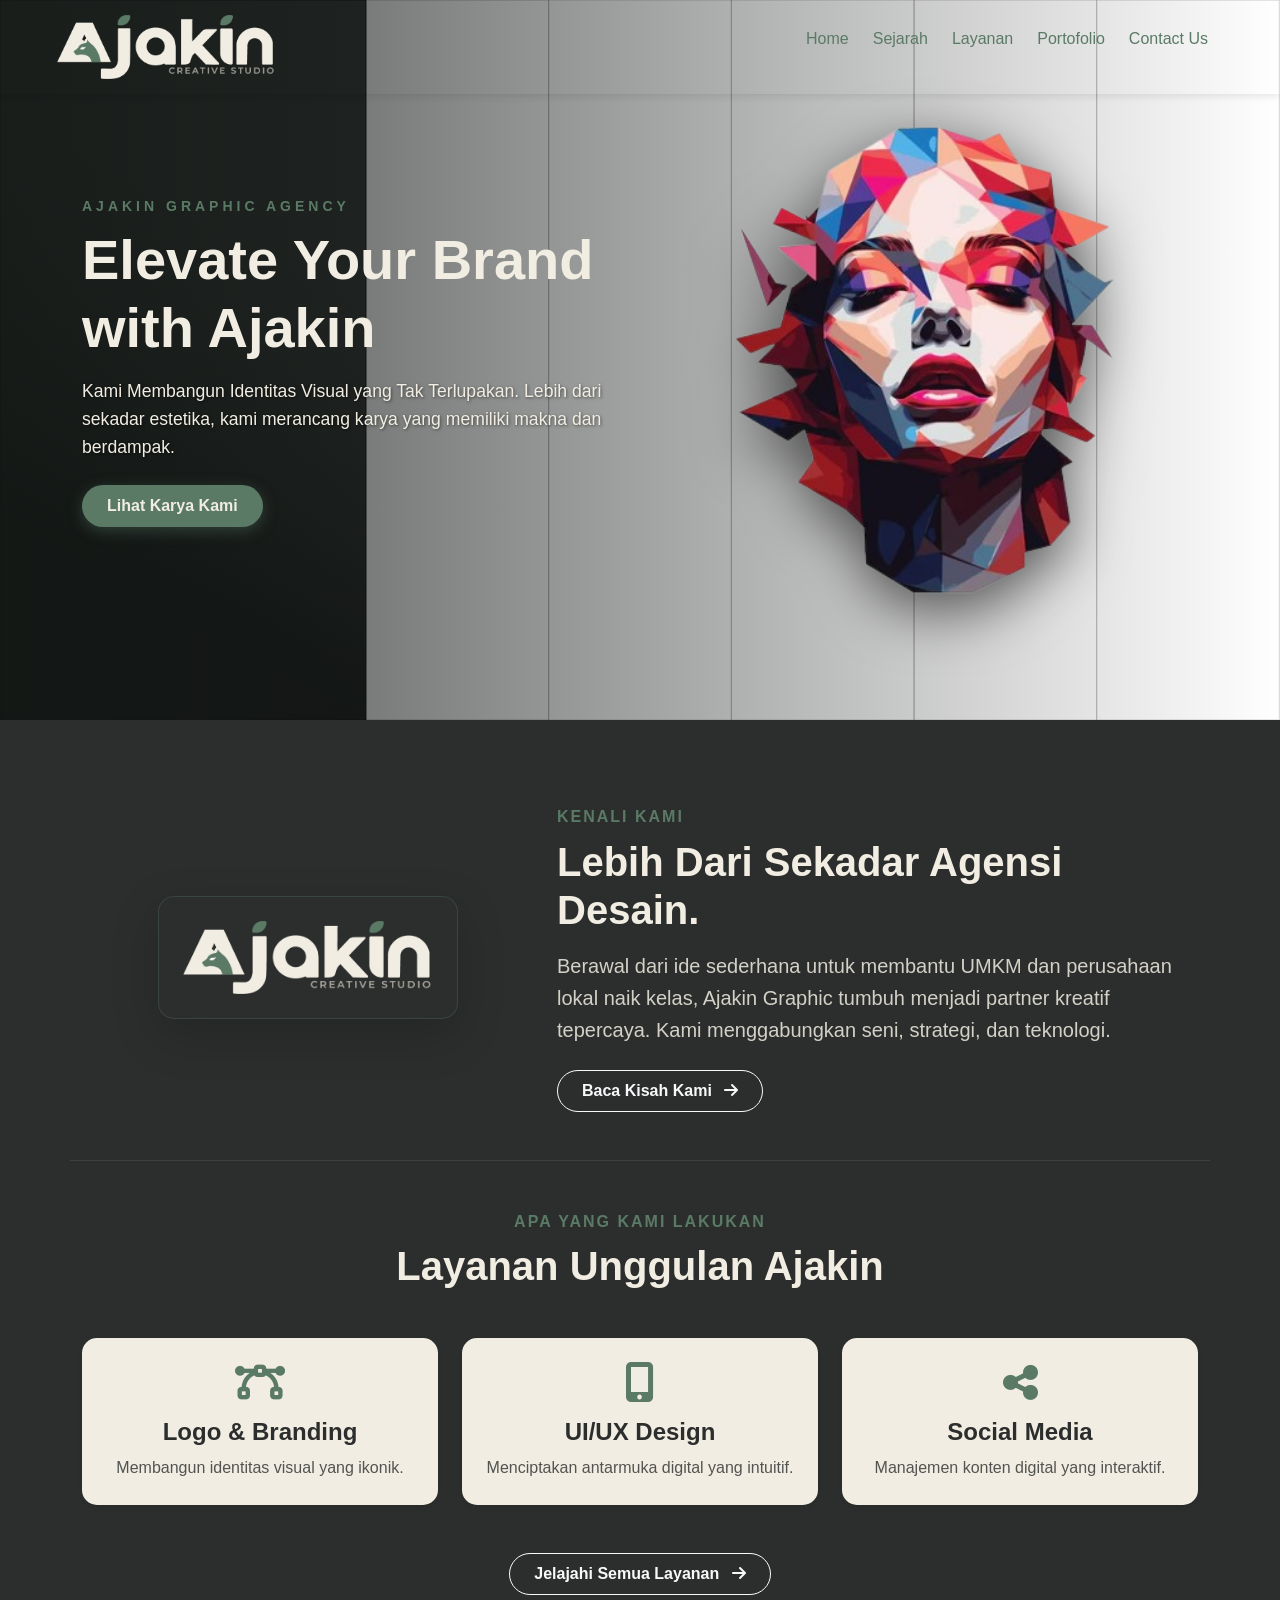
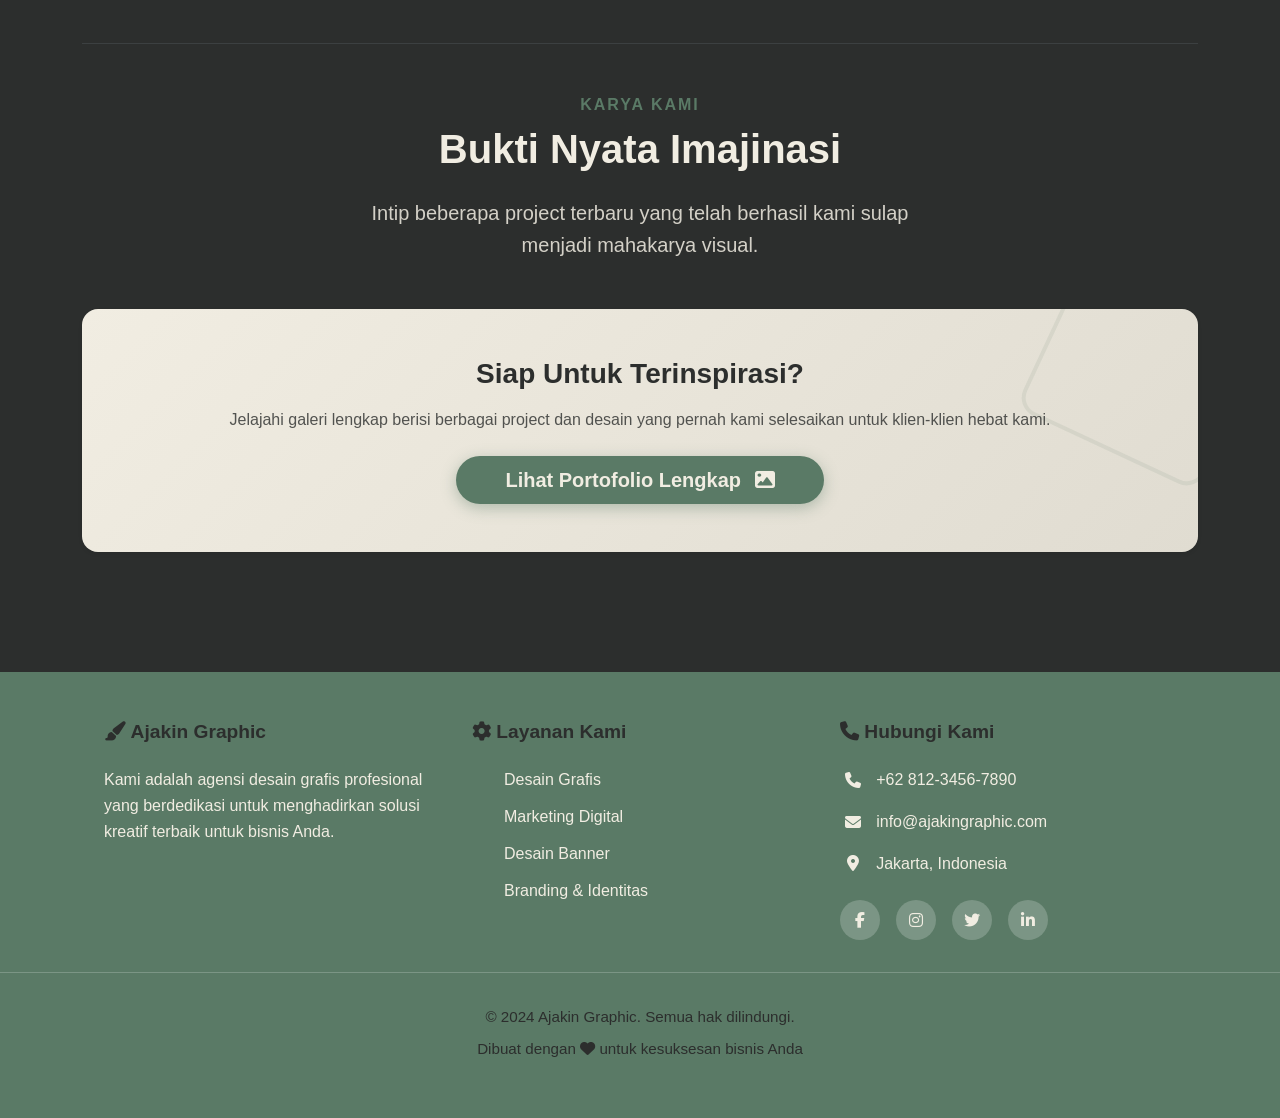
==== commit 11c9f206: "feat : addjust mobile view" ====
--- a/index.html
+++ b/index.html
@@ -12,6 +12,7 @@
     <link href="https://cdn.jsdelivr.net/npm/bootstrap@5.3.3/dist/css/bootstrap.min.css" rel="stylesheet">
     <!-- Custom CSS -->
     <link rel="stylesheet" href="assets/CSS/HomeStyle.css">
+    
 </head>
 
 <body>
@@ -38,89 +39,119 @@
     </header>
 
     <!-- === BANNER HERO DENGAN KONTEN BERTUMPUK === -->
-    <section class="hero-banner-flat" style="position: relative;">
-        <!-- Gambar Background (Menentukan ukuran full banner) -->
-        <img src="assets/image/bg banner fp ppw.png" alt="Portfolio Banner Hero" class="hero-flat-img">
-
-        <!-- Shadow dari kiri (Gradasi gelap ke transparan) agar teks terbaca -->
-        <div style="position: absolute; top: 0; left: 0; width: 60%; height: 100%; background: linear-gradient(to right, rgba(20, 25, 22, 0.6) 0%, rgba(20, 25, 22, 0) 100%); z-index: 1;"></div>
-
-        <!-- Konten yang Ditumpuk di Atasnya (Absolute) -->
-        <div style="position: absolute; top: 0; left: 0; width: 100%; height: 100%; display: flex; align-items: center; z-index: 2;">
-            <div class="container">
+    <section class="hero-banner-flat position-relative d-flex align-items-center">
+        <!-- Gambar Background -->
+        <img src="assets/image/bg banner fp ppw.png" alt="Portfolio Banner Hero" style="position: absolute; top: 0; left: 0; width: 100%; height: 100%; object-fit: cover; object-position: 35% center; z-index: 0;">
+
+        <!-- Shadow (Gradasi gelap) agar teks terbaca di mobile dan desktop -->
+        <div style="position: absolute; top: 0; left: 0; width: 100%; height: 100%; background: linear-gradient(to right, rgba(20, 25, 22, 0.8) 0%, rgba(20, 25, 22, 0) 100%); z-index: 1;"></div>
+        
+        <!-- Tambahan Shadow bawah untuk mobile -->
+        <div style="position: absolute; bottom: 0; left: 0; width: 100%; height: 50%; background: linear-gradient(to top, rgba(20, 25, 22, 0.8) 0%, rgba(20, 25, 22, 0) 100%); z-index: 1;" class="d-lg-none"></div>
+
+        <!-- Konten (Relative) -->
+        <div class="container position-relative" style="z-index: 2;">
                 <div class="row align-items-center">
                     <!-- Teks Hero -->
                     <div class="col-lg-6 text-center text-lg-start">
-                        <span style="font-size: 14px; letter-spacing: 4px; color: var(--accent); font-weight: 600; text-transform: uppercase;">Ajakin Graphic Agency</span>
-                        <h1 class="display-4 fw-bold mt-2 mb-3" style="color: var(--white); font-family: 'Segoe UI', sans-serif; line-height: 1.2;">
+                        <span
+                            style="font-size: 14px; letter-spacing: 4px; color: var(--accent); font-weight: 600; text-transform: uppercase;">Ajakin
+                            Graphic Agency</span>
+                        <h1 class="display-4 fw-bold mt-2 mb-3"
+                            style="color: var(--white); font-family: 'Segoe UI', sans-serif; line-height: 1.2;">
                             Elevate Your Brand<br>with Ajakin
                         </h1>
-                        <p class="lead mb-4" style="color: var(--white); font-size: 1.1rem; text-shadow: 1px 1px 3px rgba(0,0,0,0.5);">
-                            Kami Membangun Identitas Visual yang Tak Terlupakan. Lebih dari sekadar estetika, kami merancang karya yang memiliki makna dan berdampak.
+                        <p class="lead mb-4"
+                            style="color: var(--white); font-size: 1.1rem; text-shadow: 1px 1px 3px rgba(0,0,0,0.5);">
+                            Kami Membangun Identitas Visual yang Tak Terlupakan. Lebih dari sekadar estetika, kami
+                            merancang karya yang memiliki makna dan berdampak.
                         </p>
-                        <a href="portofolio.html" class="btn px-4 py-2 rounded-pill fw-bold" style="background-color: var(--accent); color: var(--white); box-shadow: 0 4px 15px rgba(90, 122, 102, 0.4); transition: transform 0.3s ease;" onmouseover="this.style.transform='translateY(-3px)'" onmouseout="this.style.transform='translateY(0)'">Lihat Karya Kami</a>
-                    </div>
-                    
+                        <a href="portofolio.html" class="btn px-4 py-2 rounded-pill fw-bold"
+                            style="background-color: var(--accent); color: var(--white); box-shadow: 0 4px 15px rgba(90, 122, 102, 0.4); transition: transform 0.3s ease;"
+                            onmouseover="this.style.transform='translateY(-3px)'"
+                            onmouseout="this.style.transform='translateY(0)'">Lihat Karya Kami</a>
+                    </div>
+
                     <!-- Gambar Ilustrasi -->
                     <div class="col-lg-6 text-center">
-                        <img src="assets/image/home ilus.png" alt="Ajakin Graphic Illustration" class="img-fluid" style="width: 100%; transform: scale(1.15); drop-shadow: 0 15px 25px rgba(0,0,0,0.6);">
-                    </div>
-                </div>
-            </div>
-        </div>
+                        <img src="assets/image/home ilus.png" alt="Ajakin Graphic Illustration" class="img-fluid hero-ilus-img">
+                    </div>
+                </div>
+            </div>
     </section>
 
     <!-- ============ MAIN CONTENT ============ -->
     <main class="container my-5 py-4">
-        
+
         <!-- SECTION 1: Cuplikan Sejarah (Tentang Kami) -->
         <div class="row align-items-center mb-5 pb-5 border-bottom border-secondary border-opacity-25">
             <div class="col-lg-5 mb-4 mb-lg-0 text-center">
                 <!-- Logo sebagai ilustrasi Tentang Kami -->
-                <img src="assets/image/ajakin logo.png" alt="Tentang Ajakin Graphic" class="img-fluid rounded-4 shadow-lg p-4" style="background-color: var(--primary); border: 1px solid rgba(90, 122, 102, 0.3); max-width: 300px; transition: transform 0.3s ease;" onmouseover="this.style.transform='scale(1.05)'" onmouseout="this.style.transform='scale(1)'">
+                <img src="assets/image/ajakin logo.png" alt="Tentang Ajakin Graphic"
+                    class="img-fluid rounded-4 shadow-lg p-4"
+                    style="background-color: var(--primary); border: 1px solid rgba(90, 122, 102, 0.3); max-width: 300px; transition: transform 0.3s ease;"
+                    onmouseover="this.style.transform='scale(1.05)'" onmouseout="this.style.transform='scale(1)'">
             </div>
             <div class="col-lg-7">
-                <span class="text-uppercase fw-bold" style="color: var(--accent); letter-spacing: 2px;">Kenali Kami</span>
-                <h2 class="display-6 fw-bold mb-3 mt-2" style="color: var(--white);">Lebih Dari Sekadar Agensi Desain.</h2>
+                <span class="text-uppercase fw-bold" style="color: var(--accent); letter-spacing: 2px;">Kenali
+                    Kami</span>
+                <h2 class="display-6 fw-bold mb-3 mt-2" style="color: var(--white);">Lebih Dari Sekadar Agensi Desain.
+                </h2>
                 <p class="lead mb-4" style="color: var(--white); opacity: 0.85;">
-                    Berawal dari ide sederhana untuk membantu UMKM dan perusahaan lokal naik kelas, Ajakin Graphic tumbuh menjadi partner kreatif tepercaya. Kami menggabungkan seni, strategi, dan teknologi.
+                    Berawal dari ide sederhana untuk membantu UMKM dan perusahaan lokal naik kelas, Ajakin Graphic
+                    tumbuh menjadi partner kreatif tepercaya. Kami menggabungkan seni, strategi, dan teknologi.
                 </p>
-                <a href="sejarah.html" class="btn btn-outline-light rounded-pill px-4 py-2 fw-semibold">Baca Kisah Kami <i class="fas fa-arrow-right ms-2"></i></a>
+                <a href="sejarah.html" class="btn btn-outline-light rounded-pill px-4 py-2 fw-semibold">Baca Kisah Kami
+                    <i class="fas fa-arrow-right ms-2"></i></a>
             </div>
         </div>
 
         <!-- SECTION 2: Cuplikan Layanan -->
         <div class="mb-5 pb-5 border-bottom border-secondary border-opacity-25 text-center">
-            <span class="text-uppercase fw-bold" style="color: var(--accent); letter-spacing: 2px;">Apa Yang Kami Lakukan</span>
+            <span class="text-uppercase fw-bold" style="color: var(--accent); letter-spacing: 2px;">Apa Yang Kami
+                Lakukan</span>
             <h2 class="display-6 fw-bold mb-5 mt-2" style="color: var(--white);">Layanan Unggulan Ajakin</h2>
-            
+
             <div class="row g-4 justify-content-center mb-5">
                 <!-- Layanan 1 -->
                 <div class="col-md-4">
-                    <div class="card h-100 border-0 p-4 shadow-sm" style="background-color: var(--white); border-radius: 15px; transition: transform 0.3s ease;" onmouseover="this.style.transform='translateY(-8px)'" onmouseout="this.style.transform='translateY(0)'">
+                    <div class="card h-100 border-0 p-4 shadow-sm"
+                        style="background-color: var(--white); border-radius: 15px; transition: transform 0.3s ease;"
+                        onmouseover="this.style.transform='translateY(-8px)'"
+                        onmouseout="this.style.transform='translateY(0)'">
                         <i class="fas fa-bezier-curve mb-3" style="font-size: 2.5rem; color: var(--accent);"></i>
                         <h4 class="fw-bold" style="color: var(--primary);">Logo & Branding</h4>
-                        <p class="mb-0" style="color: var(--primary); opacity: 0.8;">Membangun identitas visual yang ikonik.</p>
+                        <p class="mb-0" style="color: var(--primary); opacity: 0.8;">Membangun identitas visual yang
+                            ikonik.</p>
                     </div>
                 </div>
                 <!-- Layanan 2 -->
                 <div class="col-md-4">
-                    <div class="card h-100 border-0 p-4 shadow-sm" style="background-color: var(--white); border-radius: 15px; transition: transform 0.3s ease;" onmouseover="this.style.transform='translateY(-8px)'" onmouseout="this.style.transform='translateY(0)'">
+                    <div class="card h-100 border-0 p-4 shadow-sm"
+                        style="background-color: var(--white); border-radius: 15px; transition: transform 0.3s ease;"
+                        onmouseover="this.style.transform='translateY(-8px)'"
+                        onmouseout="this.style.transform='translateY(0)'">
                         <i class="fas fa-mobile-alt mb-3" style="font-size: 2.5rem; color: var(--accent);"></i>
                         <h4 class="fw-bold" style="color: var(--primary);">UI/UX Design</h4>
-                        <p class="mb-0" style="color: var(--primary); opacity: 0.8;">Menciptakan antarmuka digital yang intuitif.</p>
+                        <p class="mb-0" style="color: var(--primary); opacity: 0.8;">Menciptakan antarmuka digital yang
+                            intuitif.</p>
                     </div>
                 </div>
                 <!-- Layanan 3 -->
                 <div class="col-md-4">
-                    <div class="card h-100 border-0 p-4 shadow-sm" style="background-color: var(--white); border-radius: 15px; transition: transform 0.3s ease;" onmouseover="this.style.transform='translateY(-8px)'" onmouseout="this.style.transform='translateY(0)'">
+                    <div class="card h-100 border-0 p-4 shadow-sm"
+                        style="background-color: var(--white); border-radius: 15px; transition: transform 0.3s ease;"
+                        onmouseover="this.style.transform='translateY(-8px)'"
+                        onmouseout="this.style.transform='translateY(0)'">
                         <i class="fas fa-share-alt mb-3" style="font-size: 2.5rem; color: var(--accent);"></i>
                         <h4 class="fw-bold" style="color: var(--primary);">Social Media</h4>
-                        <p class="mb-0" style="color: var(--primary); opacity: 0.8;">Manajemen konten digital yang interaktif.</p>
-                    </div>
-                </div>
-            </div>
-            <a href="service.html" class="btn btn-outline-light rounded-pill px-4 py-2 fw-semibold">Jelajahi Semua Layanan <i class="fas fa-arrow-right ms-2"></i></a>
+                        <p class="mb-0" style="color: var(--primary); opacity: 0.8;">Manajemen konten digital yang
+                            interaktif.</p>
+                    </div>
+                </div>
+            </div>
+            <a href="service.html" class="btn btn-outline-light rounded-pill px-4 py-2 fw-semibold">Jelajahi Semua
+                Layanan <i class="fas fa-arrow-right ms-2"></i></a>
         </div>
 
         <!-- SECTION 3: Cuplikan Portofolio -->
@@ -130,56 +161,64 @@
             <p class="lead mx-auto mb-5" style="color: var(--white); opacity: 0.85; max-width: 600px;">
                 Intip beberapa project terbaru yang telah berhasil kami sulap menjadi mahakarya visual.
             </p>
-            
-            <div class="p-5 rounded-4 shadow-sm text-center" style="background: linear-gradient(135deg, var(--white) 0%, #e0dcd1 100%); position: relative; overflow: hidden;">
+
+            <div class="p-5 rounded-4 shadow-sm text-center"
+                style="background: linear-gradient(135deg, var(--white) 0%, #e0dcd1 100%); position: relative; overflow: hidden;">
                 <!-- Aksesoris background kotak abstrak -->
-                <div style="position: absolute; width: 200px; height: 200px; border: 4px solid rgba(90, 122, 102, 0.1); border-radius: 20px; top: -50px; right: -50px; transform: rotate(25deg);"></div>
-                
-                <h3 class="fw-bold mb-3" style="color: var(--primary); position: relative; z-index: 1;">Siap Untuk Terinspirasi?</h3>
-                <p class="mb-4" style="color: var(--primary); opacity: 0.8; position: relative; z-index: 1;">Jelajahi galeri lengkap berisi berbagai project dan desain yang pernah kami selesaikan untuk klien-klien hebat kami.</p>
-                <a href="portofolio.html" class="btn btn-lg rounded-pill px-5 fw-bold" style="background-color: var(--accent); color: var(--white); box-shadow: 0 4px 15px rgba(90, 122, 102, 0.4); position: relative; z-index: 1; transition: transform 0.3s ease;" onmouseover="this.style.transform='translateY(-4px)'" onmouseout="this.style.transform='translateY(0)'">Lihat Portofolio Lengkap <i class="fas fa-image ms-2"></i></a>
+                <div
+                    style="position: absolute; width: 200px; height: 200px; border: 4px solid rgba(90, 122, 102, 0.1); border-radius: 20px; top: -50px; right: -50px; transform: rotate(25deg);">
+                </div>
+
+                <h3 class="fw-bold mb-3" style="color: var(--primary); position: relative; z-index: 1;">Siap Untuk
+                    Terinspirasi?</h3>
+                <p class="mb-4" style="color: var(--primary); opacity: 0.8; position: relative; z-index: 1;">Jelajahi
+                    galeri lengkap berisi berbagai project dan desain yang pernah kami selesaikan untuk klien-klien
+                    hebat kami.</p>
+                <a href="portofolio.html" class="btn btn-lg rounded-pill px-5 fw-bold"
+                    style="background-color: var(--accent); color: var(--white); box-shadow: 0 4px 15px rgba(90, 122, 102, 0.4); position: relative; z-index: 1; transition: transform 0.3s ease;"
+                    onmouseover="this.style.transform='translateY(-4px)'"
+                    onmouseout="this.style.transform='translateY(0)'">Lihat Portofolio Lengkap <i
+                        class="fas fa-image ms-2"></i></a>
             </div>
         </div>
     </main>
 
     <!-- ============ FOOTER ============ -->
     <footer class="footer">
-        <div class="footer-container container">
-            <div class="row g-4 w-100 justify-content-between m-0 p-0">
-                <div class="col-12 col-md-4 footer-col m-0 p-0">
-                    <h5><i class="fas fa-paint-brush"></i> Ajakin Graphic</h5>
-                    <p>Kami adalah agensi desain grafis profesional yang berdedikasi untuk menghadirkan solusi kreatif
-                        terbaik untuk bisnis Anda.</p>
-                </div>
-                <div class="col-12 col-md-3 footer-col m-0 p-0">
-                    <h5><i class="fas fa-cog"></i> Layanan Kami</h5>
-                    <ul class="footer-links">
-                        <li><a href="#portofolio">Desain Grafis</a></li>
-                        <li><a href="#portofolio">Marketing Digital</a></li>
-                        <li><a href="#portofolio">Desain Banner</a></li>
-                        <li><a href="#portofolio">Branding & Identitas</a></li>
-                    </ul>
-                </div>
-                <div class="col-12 col-md-4 footer-col m-0 p-0">
-                    <h5><i class="fas fa-phone"></i> Hubungi Kami</h5>
-                    <div class="contact-item">
-                        <i class="fas fa-phone"></i>
-                        <span>+62 812-3456-7890</span>
-                    </div>
-                    <div class="contact-item">
-                        <i class="fas fa-envelope"></i>
-                        <span>info@ajakingraphic.com</span>
-                    </div>
-                    <div class="contact-item">
-                        <i class="fas fa-map-marker-alt"></i>
-                        <span>Jakarta, Indonesia</span>
-                    </div>
-                    <div class="social-links">
-                        <a href="#" title="Facebook"><i class="fab fa-facebook-f"></i></a>
-                        <a href="#" title="Instagram"><i class="fab fa-instagram"></i></a>
-                        <a href="#" title="Twitter"><i class="fab fa-twitter"></i></a>
-                        <a href="#" title="LinkedIn"><i class="fab fa-linkedin-in"></i></a>
-                    </div>
+        <div class="footer-container">
+            <div class="footer-col">
+                <h5><i class="fas fa-paint-brush"></i> Ajakin Graphic</h5>
+                <p>Kami adalah agensi desain grafis profesional yang berdedikasi untuk menghadirkan solusi kreatif
+                    terbaik untuk bisnis Anda.</p>
+            </div>
+            <div class="footer-col">
+                <h5><i class="fas fa-cog"></i> Layanan Kami</h5>
+                <ul class="footer-links">
+                    <li><a href="#portofolio">Desain Grafis</a></li>
+                    <li><a href="#portofolio">Marketing Digital</a></li>
+                    <li><a href="#portofolio">Desain Banner</a></li>
+                    <li><a href="#portofolio">Branding & Identitas</a></li>
+                </ul>
+            </div>
+            <div class="footer-col">
+                <h5><i class="fas fa-phone"></i> Hubungi Kami</h5>
+                <div class="contact-item">
+                    <i class="fas fa-phone"></i>
+                    <span>+62 812-3456-7890</span>
+                </div>
+                <div class="contact-item">
+                    <i class="fas fa-envelope"></i>
+                    <span>info@ajakingraphic.com</span>
+                </div>
+                <div class="contact-item">
+                    <i class="fas fa-map-marker-alt"></i>
+                    <span>Jakarta, Indonesia</span>
+                </div>
+                <div class="social-links">
+                    <a href="#" title="Facebook"><i class="fab fa-facebook-f"></i></a>
+                    <a href="#" title="Instagram"><i class="fab fa-instagram"></i></a>
+                    <a href="#" title="Twitter"><i class="fab fa-twitter"></i></a>
+                    <a href="#" title="LinkedIn"><i class="fab fa-linkedin-in"></i></a>
                 </div>
             </div>
         </div>
--- a/assets/CSS/HomeStyle.css
+++ b/assets/CSS/HomeStyle.css
@@ -42,7 +42,7 @@
     display: flex;
     justify-content: space-between;
     align-items: center;
-    padding: 20px 32px;
+    padding: 15px 32px; /* Disesuaikan agar navbar tidak terlalu tebal */
     /* Dikecilkan sedikit paddingnya agar pas */
     max-width: 1200px;
     margin: 0 auto;
@@ -51,11 +51,11 @@
 
 .brand-logo {
     height: 64px;
-    /* <--- Diperkecil menjadi 24px agar tampil lebih sleek dan compact */
     width: auto;
     display: block;
     object-fit: contain;
     transition: transform 0.3s ease;
+    margin-left: -15px; /* Digeser ke kiri secara proporsional */
 }
 
 /* Efek opsional saat logo disentuh kursor */
@@ -110,12 +110,7 @@
 .hero-banner-flat {
     width: 100%;
     margin-bottom: 60px;
-    /* Jarak aman sebelum masuk ke bagian card di bawahnya */
-    border-radius: 12px;
     overflow: hidden;
-    box-shadow: 0 10px 30px rgba(0, 0, 0, 0.15);
-    background-color: var(--white);
-    /* Latar belakang cadangan jika gambar loading */
     display: flex;
 }
 
@@ -360,13 +355,38 @@
     }
 
     .hero-banner-flat {
-        margin-bottom: 40px;
-        border-radius: 8px;
-        /* Sudut sedikit lebih tegas di layar kecil */
-    }
+    width: 100%;
+    margin-bottom: 60px;
+    overflow: hidden;
+    display: flex;
+}
 
     .brand-logo {
         height: 20px;
         /* Sedikit lebih kecil lagi di handphone agar tidak sempit */
     }
-}+}
+
+
+@media (max-width: 768px) {
+    .brand-logo {
+        height: 32px; /* Ukuran seragam untuk semua halaman di mobile */
+        margin-left: 0; /* Kembalikan margin di mobile agar tidak terpotong */
+    }
+}
+
+@media (max-width: 768px) {
+    .hero-banner-flat > img:first-of-type, .portfolio-hero-section > img:first-of-type {
+        object-position: 20% center !important; /* Menggeser bg saat mobile agar logo tidak bertabrakan dengan warna gelap */
+    }
+}
+
+/* === Styles extracted from HTML === */
+.hero-banner-flat { aspect-ratio: 16/9; overflow: hidden; padding: 0; }
+        .hero-ilus-img { width: 100%; transform: scale(1.15); filter: drop-shadow(0 15px 25px rgba(0,0,0,0.6)); }
+        @media (max-width: 991px) {
+            .hero-banner-flat { aspect-ratio: auto; min-height: 85vh; padding: 120px 0; }
+            .hero-ilus-img { transform: scale(1); margin-top: 2rem; }
+            .hero-banner-flat h1 { font-size: 2.2rem !important; }
+        }
+
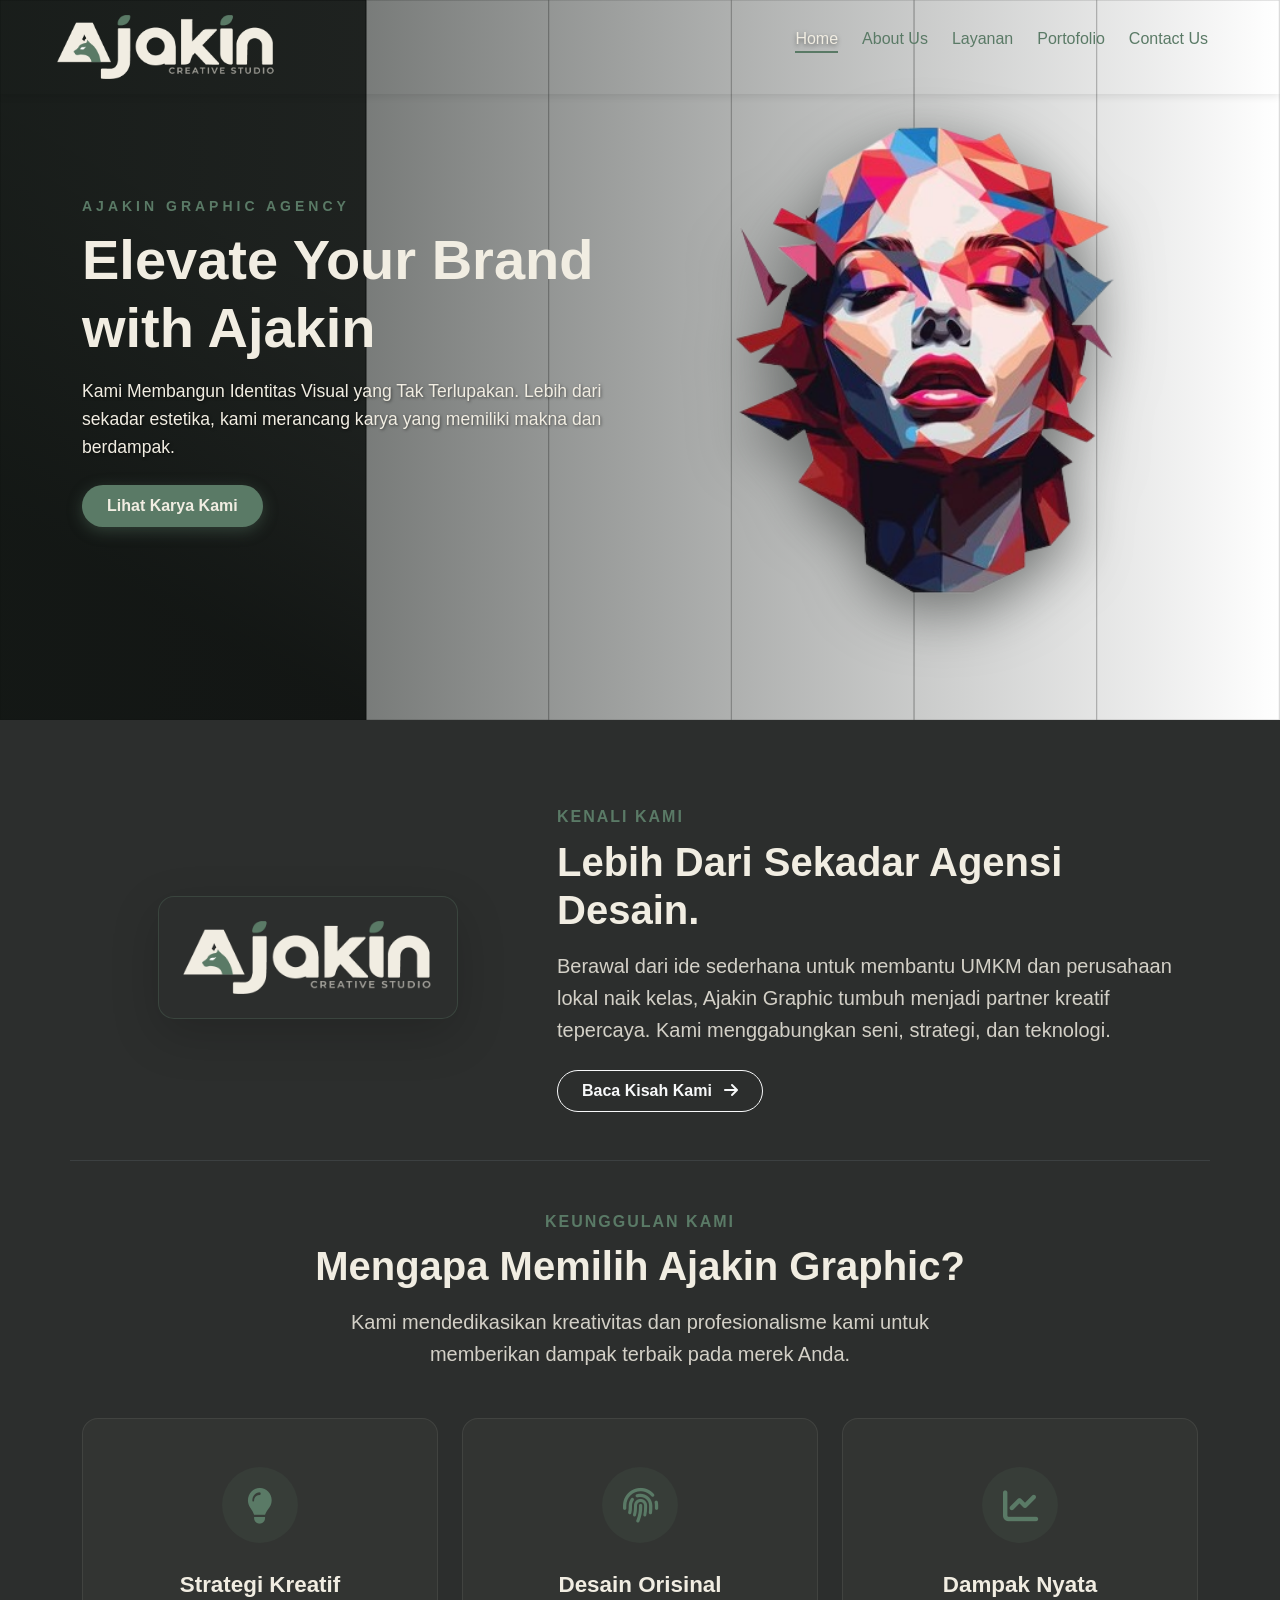
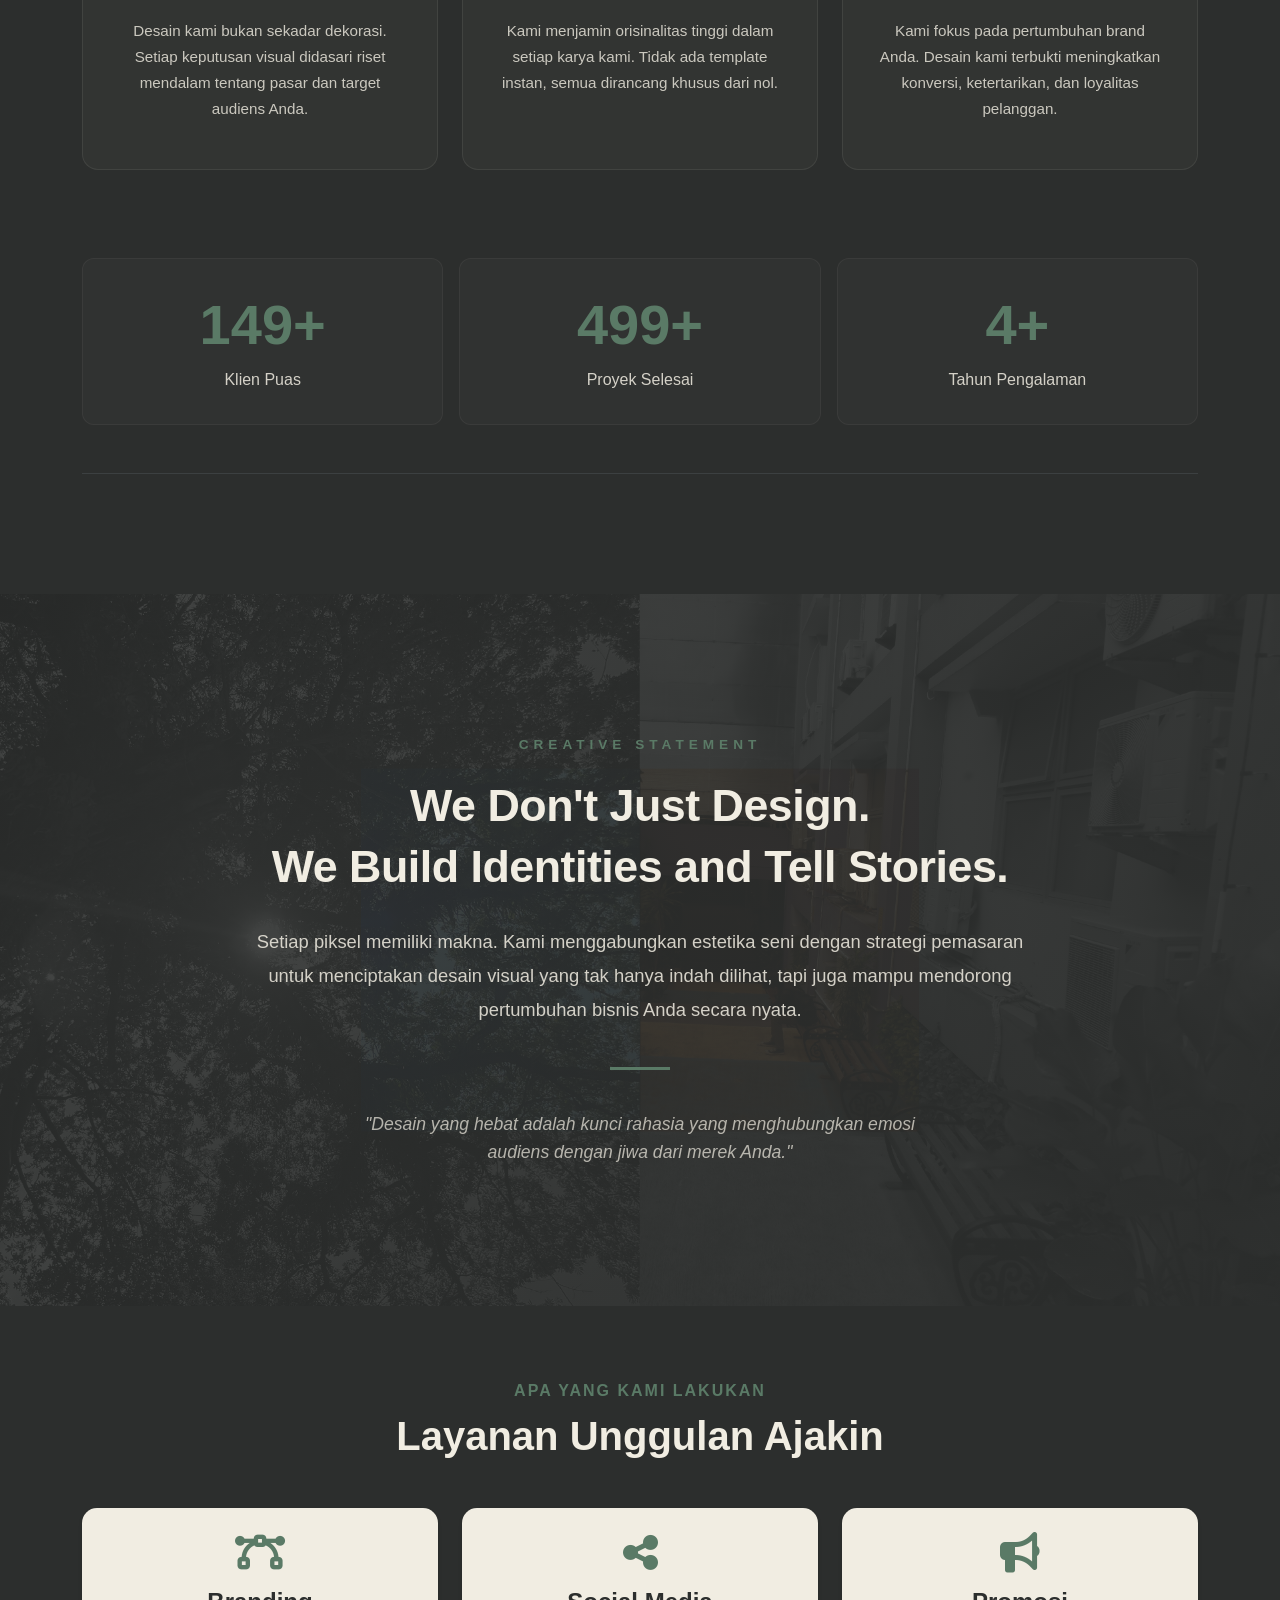
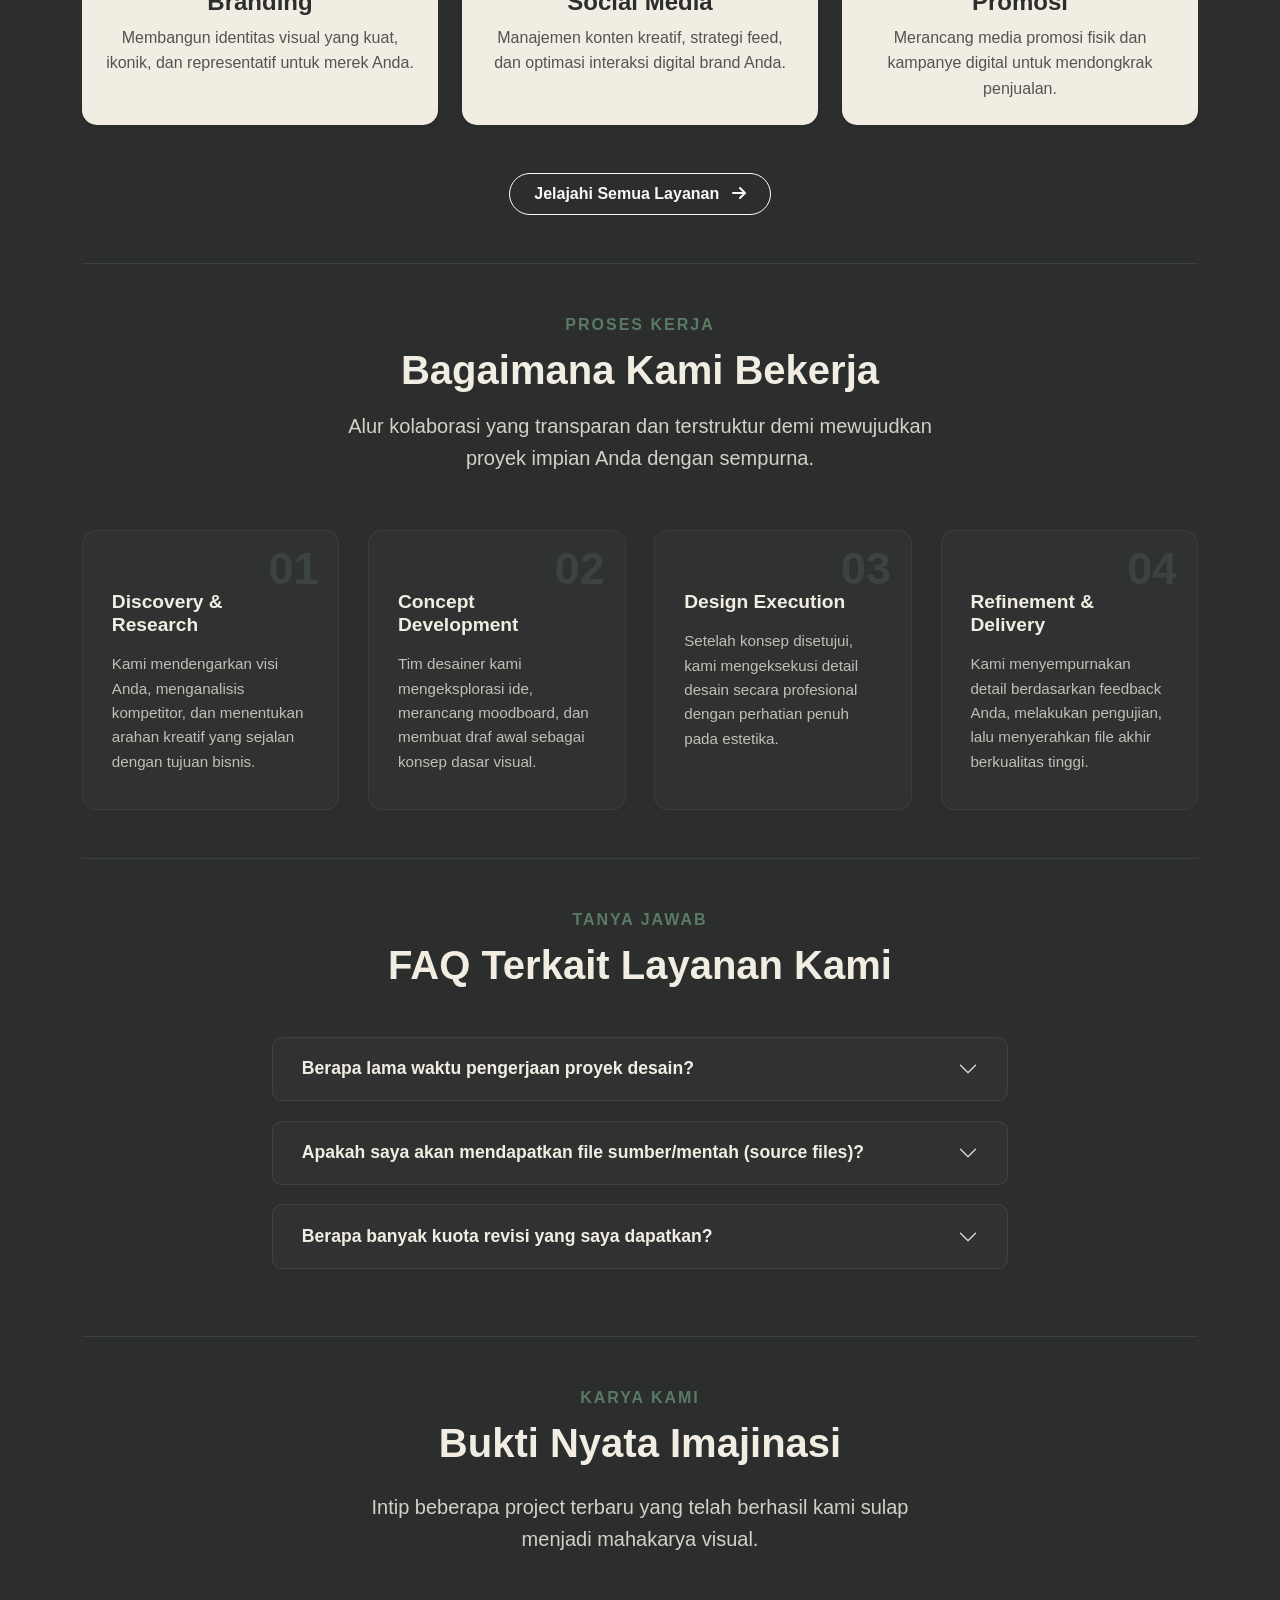
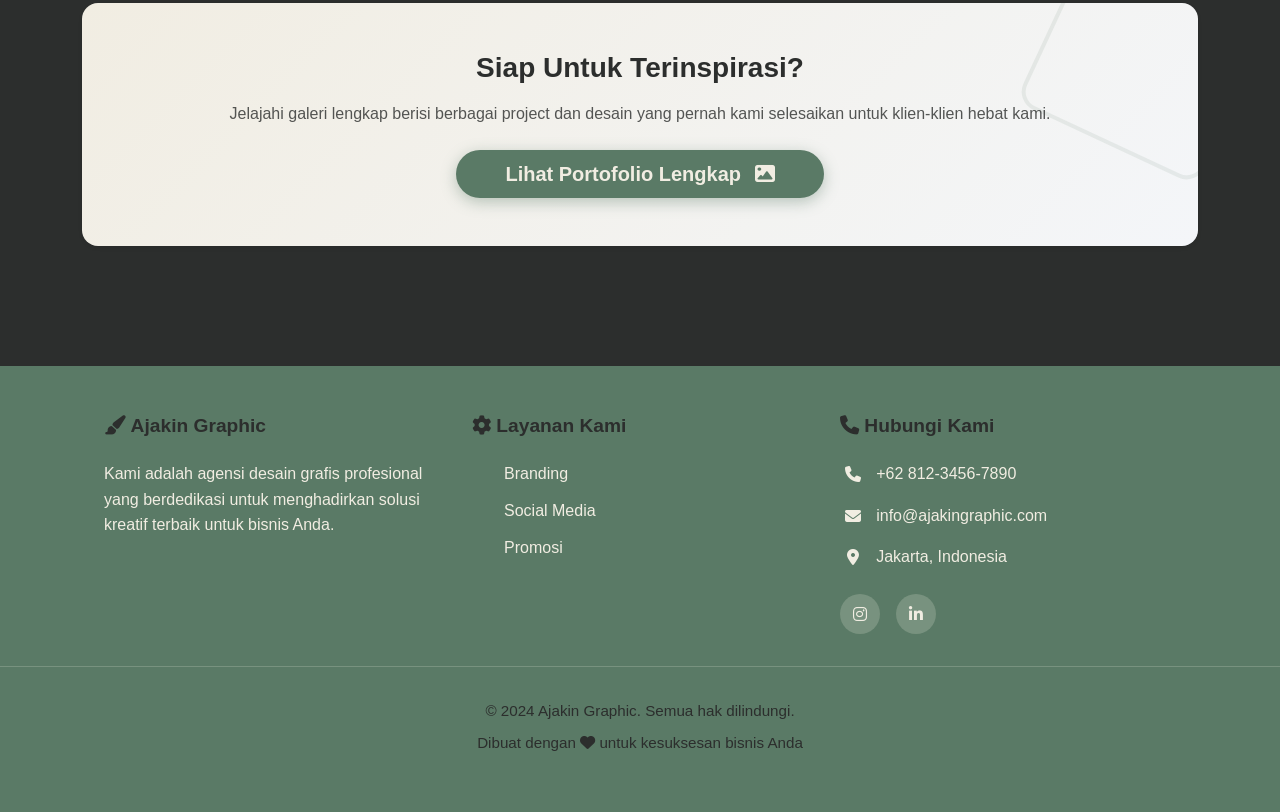
==== commit 7a2d1ad5: "adjust all" ====
--- a/index.html
+++ b/index.html
@@ -27,8 +27,8 @@
             </button>
             <nav class="nav-menu">
                 <ul class="nav-list">
-                    <li><a href="index.html">Home</a></li>
-                    <li><a href="sejarah.html">Sejarah</a></li>
+                    <li><a href="index.html" class="active">Home</a></li>
+                    <li><a href="about.html">About Us</a></li>
                     <li><a href="service.html">Layanan</a></li>
                     <li><a href="portofolio.html">Portofolio</a></li>
                     <li><a href="contact.html">Contact Us</a></li>
@@ -80,11 +80,10 @@
             </div>
     </section>
 
-    <!-- ============ MAIN CONTENT ============ -->
+    <!-- ============ MAIN CONTENT (PART 1: INTRO & VALUES) ============ -->
     <main class="container my-5 py-4">
-
-        <!-- SECTION 1: Cuplikan Sejarah (Tentang Kami) -->
-        <div class="row align-items-center mb-5 pb-5 border-bottom border-secondary border-opacity-25">
+        <!-- SECTION 1: Cuplikan Tentang Kami -->
+        <div class="row align-items-center mb-5 pb-5 border-bottom border-secondary border-opacity-25 reveal">
             <div class="col-lg-5 mb-4 mb-lg-0 text-center">
                 <!-- Logo sebagai ilustrasi Tentang Kami -->
                 <img src="assets/image/ajakin logo.png" alt="Tentang Ajakin Graphic"
@@ -93,51 +92,112 @@
                     onmouseover="this.style.transform='scale(1.05)'" onmouseout="this.style.transform='scale(1)'">
             </div>
             <div class="col-lg-7">
-                <span class="text-uppercase fw-bold" style="color: var(--accent); letter-spacing: 2px;">Kenali
-                    Kami</span>
-                <h2 class="display-6 fw-bold mb-3 mt-2" style="color: var(--white);">Lebih Dari Sekadar Agensi Desain.
-                </h2>
+                <span class="text-uppercase fw-bold" style="color: var(--accent); letter-spacing: 2px;">Kenali Kami</span>
+                <h2 class="display-6 fw-bold mb-3 mt-2" style="color: var(--white);">Lebih Dari Sekadar Agensi Desain.</h2>
                 <p class="lead mb-4" style="color: var(--white); opacity: 0.85;">
-                    Berawal dari ide sederhana untuk membantu UMKM dan perusahaan lokal naik kelas, Ajakin Graphic
-                    tumbuh menjadi partner kreatif tepercaya. Kami menggabungkan seni, strategi, dan teknologi.
+                    Berawal dari ide sederhana untuk membantu UMKM dan perusahaan lokal naik kelas, Ajakin Graphic tumbuh menjadi partner kreatif tepercaya. Kami menggabungkan seni, strategi, dan teknologi.
                 </p>
-                <a href="sejarah.html" class="btn btn-outline-light rounded-pill px-4 py-2 fw-semibold">Baca Kisah Kami
+                <a href="about.html" class="btn btn-outline-light rounded-pill px-4 py-2 fw-semibold">Baca Kisah Kami
                     <i class="fas fa-arrow-right ms-2"></i></a>
             </div>
         </div>
 
-        <!-- SECTION 2: Cuplikan Layanan -->
-        <div class="mb-5 pb-5 border-bottom border-secondary border-opacity-25 text-center">
-            <span class="text-uppercase fw-bold" style="color: var(--accent); letter-spacing: 2px;">Apa Yang Kami
-                Lakukan</span>
+        <!-- SECTION 2: Mengapa Memilih Kami (Why Choose Us) -->
+        <div class="mb-5 pb-5 border-bottom border-secondary border-opacity-25 reveal">
+            <div class="text-center mb-5">
+                <span class="text-uppercase fw-bold" style="color: var(--accent); letter-spacing: 2px;">Keunggulan Kami</span>
+                <h2 class="display-6 fw-bold mb-3 mt-2" style="color: var(--white);">Mengapa Memilih Ajakin Graphic?</h2>
+                <p class="lead mx-auto mb-4" style="color: var(--white); opacity: 0.85; max-width: 600px;">
+                    Kami mendedikasikan kreativitas dan profesionalisme kami untuk memberikan dampak terbaik pada merek Anda.
+                </p>
+            </div>
+            <div class="row g-4">
+                <div class="col-md-4">
+                    <div class="why-card">
+                        <div class="why-icon-box">
+                            <i class="fas fa-lightbulb"></i>
+                        </div>
+                        <h4 class="why-card-title">Strategi Kreatif</h4>
+                        <p class="why-card-desc">Desain kami bukan sekadar dekorasi. Setiap keputusan visual didasari riset mendalam tentang pasar dan target audiens Anda.</p>
+                    </div>
+                </div>
+                <div class="col-md-4">
+                    <div class="why-card">
+                        <div class="why-icon-box">
+                            <i class="fas fa-fingerprint"></i>
+                        </div>
+                        <h4 class="why-card-title">Desain Orisinal</h4>
+                        <p class="why-card-desc">Kami menjamin orisinalitas tinggi dalam setiap karya kami. Tidak ada template instan, semua dirancang khusus dari nol.</p>
+                    </div>
+                </div>
+                <div class="col-md-4">
+                    <div class="why-card">
+                        <div class="why-icon-box">
+                            <i class="fas fa-chart-line"></i>
+                        </div>
+                        <h4 class="why-card-title">Dampak Nyata</h4>
+                        <p class="why-card-desc">Kami fokus pada pertumbuhan brand Anda. Desain kami terbukti meningkatkan konversi, ketertarikan, dan loyalitas pelanggan.</p>
+                    </div>
+                </div>
+            </div>
+            
+            <!-- Stats Counter Row -->
+            <div class="row text-center mt-5 pt-4 g-3">
+                <div class="col-4">
+                    <div class="stat-item">
+                        <h2 class="display-4 fw-bold" style="color: var(--accent);"><span data-count="150">0</span>+</h2>
+                        <p class="mb-0" style="color: var(--white); opacity: 0.85;">Klien Puas</p>
+                    </div>
+                </div>
+                <div class="col-4">
+                    <div class="stat-item">
+                        <h2 class="display-4 fw-bold" style="color: var(--accent);"><span data-count="500">0</span>+</h2>
+                        <p class="mb-0" style="color: var(--white); opacity: 0.85;">Proyek Selesai</p>
+                    </div>
+                </div>
+                <div class="col-4">
+                    <div class="stat-item">
+                        <h2 class="display-4 fw-bold" style="color: var(--accent);"><span data-count="5">0</span>+</h2>
+                        <p class="mb-0" style="color: var(--white); opacity: 0.85;">Tahun Pengalaman</p>
+                    </div>
+                </div>
+            </div>
+        </div>
+    </main>
+
+    <!-- ============ SECTION BANNER 2 (Full Width) ============ -->
+    <section class="banner-two-section">
+        <div class="banner-two-overlay"></div>
+        <div class="banner-two-content container">
+            <span class="banner-two-tag">CREATIVE STATEMENT</span>
+            <h2 class="banner-two-heading">We Don't Just Design.<br>We Build Identities and Tell Stories.</h2>
+            <p class="banner-two-paragraph">Setiap piksel memiliki makna. Kami menggabungkan estetika seni dengan strategi pemasaran untuk menciptakan desain visual yang tak hanya indah dilihat, tapi juga mampu mendorong pertumbuhan bisnis Anda secara nyata.</p>
+            <div class="banner-two-decor-line"></div>
+            <p class="banner-two-quote">"Desain yang hebat adalah kunci rahasia yang menghubungkan emosi audiens dengan jiwa dari merek Anda."</p>
+        </div>
+    </section>
+
+    <!-- ============ MAIN CONTENT (PART 2: SERVICES & PROCESS) ============ -->
+    <main class="container my-5 py-4">
+
+        <!-- SECTION 3: Cuplikan Layanan -->
+        <div class="mb-5 pb-5 border-bottom border-secondary border-opacity-25 text-center reveal">
+            <span class="text-uppercase fw-bold" style="color: var(--accent); letter-spacing: 2px;">Apa Yang Kami Lakukan</span>
             <h2 class="display-6 fw-bold mb-5 mt-2" style="color: var(--white);">Layanan Unggulan Ajakin</h2>
 
             <div class="row g-4 justify-content-center mb-5">
-                <!-- Layanan 1 -->
+                <!-- Layanan 1: Branding -->
                 <div class="col-md-4">
                     <div class="card h-100 border-0 p-4 shadow-sm"
                         style="background-color: var(--white); border-radius: 15px; transition: transform 0.3s ease;"
                         onmouseover="this.style.transform='translateY(-8px)'"
                         onmouseout="this.style.transform='translateY(0)'">
                         <i class="fas fa-bezier-curve mb-3" style="font-size: 2.5rem; color: var(--accent);"></i>
-                        <h4 class="fw-bold" style="color: var(--primary);">Logo & Branding</h4>
-                        <p class="mb-0" style="color: var(--primary); opacity: 0.8;">Membangun identitas visual yang
-                            ikonik.</p>
-                    </div>
-                </div>
-                <!-- Layanan 2 -->
-                <div class="col-md-4">
-                    <div class="card h-100 border-0 p-4 shadow-sm"
-                        style="background-color: var(--white); border-radius: 15px; transition: transform 0.3s ease;"
-                        onmouseover="this.style.transform='translateY(-8px)'"
-                        onmouseout="this.style.transform='translateY(0)'">
-                        <i class="fas fa-mobile-alt mb-3" style="font-size: 2.5rem; color: var(--accent);"></i>
-                        <h4 class="fw-bold" style="color: var(--primary);">UI/UX Design</h4>
-                        <p class="mb-0" style="color: var(--primary); opacity: 0.8;">Menciptakan antarmuka digital yang
-                            intuitif.</p>
-                    </div>
-                </div>
-                <!-- Layanan 3 -->
+                        <h4 class="fw-bold" style="color: var(--primary);">Branding</h4>
+                        <p class="mb-0" style="color: var(--primary); opacity: 0.8;">Membangun identitas visual yang kuat, ikonik, dan representatif untuk merek Anda.</p>
+                    </div>
+                </div>
+                <!-- Layanan 2: Social Media -->
                 <div class="col-md-4">
                     <div class="card h-100 border-0 p-4 shadow-sm"
                         style="background-color: var(--white); border-radius: 15px; transition: transform 0.3s ease;"
@@ -145,17 +205,117 @@
                         onmouseout="this.style.transform='translateY(0)'">
                         <i class="fas fa-share-alt mb-3" style="font-size: 2.5rem; color: var(--accent);"></i>
                         <h4 class="fw-bold" style="color: var(--primary);">Social Media</h4>
-                        <p class="mb-0" style="color: var(--primary); opacity: 0.8;">Manajemen konten digital yang
-                            interaktif.</p>
-                    </div>
-                </div>
-            </div>
-            <a href="service.html" class="btn btn-outline-light rounded-pill px-4 py-2 fw-semibold">Jelajahi Semua
-                Layanan <i class="fas fa-arrow-right ms-2"></i></a>
-        </div>
-
-        <!-- SECTION 3: Cuplikan Portofolio -->
-        <div class="text-center mb-5">
+                        <p class="mb-0" style="color: var(--primary); opacity: 0.8;">Manajemen konten kreatif, strategi feed, dan optimasi interaksi digital brand Anda.</p>
+                    </div>
+                </div>
+                <!-- Layanan 3: Promosi -->
+                <div class="col-md-4">
+                    <div class="card h-100 border-0 p-4 shadow-sm"
+                        style="background-color: var(--white); border-radius: 15px; transition: transform 0.3s ease;"
+                        onmouseover="this.style.transform='translateY(-8px)'"
+                        onmouseout="this.style.transform='translateY(0)'">
+                        <i class="fas fa-bullhorn mb-3" style="font-size: 2.5rem; color: var(--accent);"></i>
+                        <h4 class="fw-bold" style="color: var(--primary);">Promosi</h4>
+                        <p class="mb-0" style="color: var(--primary); opacity: 0.8;">Merancang media promosi fisik dan kampanye digital untuk mendongkrak penjualan.</p>
+                    </div>
+                </div>
+            </div>
+            <a href="service.html" class="btn btn-outline-light rounded-pill px-4 py-2 fw-semibold">Jelajahi Semua Layanan <i class="fas fa-arrow-right ms-2"></i></a>
+        </div>
+
+        <!-- SECTION 4: Alur Kerja Kami (Our Workflow) -->
+        <div class="mb-5 pb-5 border-bottom border-secondary border-opacity-25 reveal">
+            <div class="text-center mb-5">
+                <span class="text-uppercase fw-bold" style="color: var(--accent); letter-spacing: 2px;">Proses Kerja</span>
+                <h2 class="display-6 fw-bold mb-3 mt-2" style="color: var(--white);">Bagaimana Kami Bekerja</h2>
+                <p class="lead mx-auto mb-4" style="color: var(--white); opacity: 0.85; max-width: 600px;">
+                    Alur kolaborasi yang transparan dan terstruktur demi mewujudkan proyek impian Anda dengan sempurna.
+                </p>
+            </div>
+            <div class="workflow-timeline">
+                <div class="workflow-step">
+                    <div class="workflow-number">01</div>
+                    <div class="workflow-content">
+                        <h4>Discovery & Research</h4>
+                        <p>Kami mendengarkan visi Anda, menganalisis kompetitor, dan menentukan arahan kreatif yang sejalan dengan tujuan bisnis.</p>
+                    </div>
+                </div>
+                <div class="workflow-step">
+                    <div class="workflow-number">02</div>
+                    <div class="workflow-content">
+                        <h4>Concept Development</h4>
+                        <p>Tim desainer kami mengeksplorasi ide, merancang moodboard, dan membuat draf awal sebagai konsep dasar visual.</p>
+                    </div>
+                </div>
+                <div class="workflow-step">
+                    <div class="workflow-number">03</div>
+                    <div class="workflow-content">
+                        <h4>Design Execution</h4>
+                        <p>Setelah konsep disetujui, kami mengeksekusi detail desain secara profesional dengan perhatian penuh pada estetika.</p>
+                    </div>
+                </div>
+                <div class="workflow-step">
+                    <div class="workflow-number">04</div>
+                    <div class="workflow-content">
+                        <h4>Refinement & Delivery</h4>
+                        <p>Kami menyempurnakan detail berdasarkan feedback Anda, melakukan pengujian, lalu menyerahkan file akhir berkualitas tinggi.</p>
+                    </div>
+                </div>
+            </div>
+        </div>
+
+        <!-- SECTION 5: FAQ (Pertanyaan yang Sering Diajukan) -->
+        <div class="mb-5 pb-5 border-bottom border-secondary border-opacity-25 reveal">
+            <div class="text-center mb-5">
+                <span class="text-uppercase fw-bold" style="color: var(--accent); letter-spacing: 2px;">Tanya Jawab</span>
+                <h2 class="display-6 fw-bold mb-3 mt-2" style="color: var(--white);">FAQ Terkait Layanan Kami</h2>
+            </div>
+            <div class="row justify-content-center">
+                <div class="col-lg-8">
+                    <div class="accordion custom-accordion" id="faqAccordion">
+                        <div class="accordion-item">
+                            <h2 class="accordion-header" id="headingOne">
+                                <button class="accordion-button collapsed" type="button" data-bs-toggle="collapse" data-bs-target="#collapseOne" aria-expanded="false" aria-controls="collapseOne">
+                                    Berapa lama waktu pengerjaan proyek desain?
+                                </button>
+                            </h2>
+                            <div id="collapseOne" class="accordion-collapse collapse" aria-labelledby="headingOne" data-bs-parent="#faqAccordion">
+                                <div class="accordion-body">
+                                    Waktu pengerjaan bergantung pada kompleksitas proyek. Untuk pembuatan logo & branding dasar memakan waktu 1-2 minggu, sedangkan proyek UI/UX atau kustom ilustrasi berkisar antara 2-4 minggu. Kami selalu menyepakati tenggat waktu di awal kerjasama.
+                                </div>
+                            </div>
+                        </div>
+                        <div class="accordion-item">
+                            <h2 class="accordion-header" id="headingTwo">
+                                <button class="accordion-button collapsed" type="button" data-bs-toggle="collapse" data-bs-target="#collapseTwo" aria-expanded="false" aria-controls="collapseTwo">
+                                    Apakah saya akan mendapatkan file sumber/mentah (source files)?
+                                </button>
+                            </h2>
+                            <div id="collapseTwo" class="accordion-collapse collapse" aria-labelledby="headingTwo" data-bs-parent="#faqAccordion">
+                                <div class="accordion-body">
+                                    Ya, untuk setiap proyek final yang selesai dan lunas, kami akan menyerahkan file ekspor berkualitas tinggi (.PNG, .JPG, .PDF) beserta file sumber mentah (.AI, .PSD, .FIG, atau vector .SVG) agar Anda memegang kendali penuh atas brand Anda.
+                                </div>
+                            </div>
+                        </div>
+                        <div class="accordion-item">
+                            <h2 class="accordion-header" id="headingThree">
+                                <button class="accordion-button collapsed" type="button" data-bs-toggle="collapse" data-bs-target="#collapseThree" aria-expanded="false" aria-controls="collapseThree">
+                                    Berapa banyak kuota revisi yang saya dapatkan?
+                                </button>
+                            </h2>
+                            <div id="collapseThree" class="accordion-collapse collapse" aria-labelledby="headingThree" data-bs-parent="#faqAccordion">
+                                <div class="accordion-body">
+                                    Secara standar kami menyediakan 2 hingga 3 kali revisi mayor pada fase pengembangan konsep. Setelah masuk ke fase penyempurnaan, kami melayani revisi minor hingga hasil akhir dirasa sempurna oleh klien. Detail batas revisi akan tercantum di surat kesepakatan kerjasama.
+                                </div>
+                            </div>
+                        </div>
+                    </div>
+                </div>
+            </div>
+        </div>
+
+        <!-- SECTION 6: Cuplikan Portofolio -->
+        <div class="text-center mb-5 reveal">
             <span class="text-uppercase fw-bold" style="color: var(--accent); letter-spacing: 2px;">Karya Kami</span>
             <h2 class="display-6 fw-bold mb-4 mt-2" style="color: var(--white);">Bukti Nyata Imajinasi</h2>
             <p class="lead mx-auto mb-5" style="color: var(--white); opacity: 0.85; max-width: 600px;">
@@ -163,17 +323,14 @@
             </p>
 
             <div class="p-5 rounded-4 shadow-sm text-center"
-                style="background: linear-gradient(135deg, var(--white) 0%, #e0dcd1 100%); position: relative; overflow: hidden;">
+                style="background: linear-gradient(135deg, var(--white) 0%, var(--light-gray) 100%); position: relative; overflow: hidden;">
                 <!-- Aksesoris background kotak abstrak -->
                 <div
                     style="position: absolute; width: 200px; height: 200px; border: 4px solid rgba(90, 122, 102, 0.1); border-radius: 20px; top: -50px; right: -50px; transform: rotate(25deg);">
                 </div>
 
-                <h3 class="fw-bold mb-3" style="color: var(--primary); position: relative; z-index: 1;">Siap Untuk
-                    Terinspirasi?</h3>
-                <p class="mb-4" style="color: var(--primary); opacity: 0.8; position: relative; z-index: 1;">Jelajahi
-                    galeri lengkap berisi berbagai project dan desain yang pernah kami selesaikan untuk klien-klien
-                    hebat kami.</p>
+                <h3 class="fw-bold mb-3" style="color: var(--primary); position: relative; z-index: 1;">Siap Untuk Terinspirasi?</h3>
+                <p class="mb-4" style="color: var(--primary); opacity: 0.8; position: relative; z-index: 1;">Jelajahi galeri lengkap berisi berbagai project dan desain yang pernah kami selesaikan untuk klien-klien hebat kami.</p>
                 <a href="portofolio.html" class="btn btn-lg rounded-pill px-5 fw-bold"
                     style="background-color: var(--accent); color: var(--white); box-shadow: 0 4px 15px rgba(90, 122, 102, 0.4); position: relative; z-index: 1; transition: transform 0.3s ease;"
                     onmouseover="this.style.transform='translateY(-4px)'"
@@ -188,16 +345,14 @@
         <div class="footer-container">
             <div class="footer-col">
                 <h5><i class="fas fa-paint-brush"></i> Ajakin Graphic</h5>
-                <p>Kami adalah agensi desain grafis profesional yang berdedikasi untuk menghadirkan solusi kreatif
-                    terbaik untuk bisnis Anda.</p>
+                <p>Kami adalah agensi desain grafis profesional yang berdedikasi untuk menghadirkan solusi kreatif terbaik untuk bisnis Anda.</p>
             </div>
             <div class="footer-col">
                 <h5><i class="fas fa-cog"></i> Layanan Kami</h5>
                 <ul class="footer-links">
-                    <li><a href="#portofolio">Desain Grafis</a></li>
-                    <li><a href="#portofolio">Marketing Digital</a></li>
-                    <li><a href="#portofolio">Desain Banner</a></li>
-                    <li><a href="#portofolio">Branding & Identitas</a></li>
+                    <li><a href="service.html">Branding</a></li>
+                    <li><a href="service.html">Social Media</a></li>
+                    <li><a href="service.html">Promosi</a></li>
                 </ul>
             </div>
             <div class="footer-col">
@@ -215,10 +370,8 @@
                     <span>Jakarta, Indonesia</span>
                 </div>
                 <div class="social-links">
-                    <a href="#" title="Facebook"><i class="fab fa-facebook-f"></i></a>
-                    <a href="#" title="Instagram"><i class="fab fa-instagram"></i></a>
-                    <a href="#" title="Twitter"><i class="fab fa-twitter"></i></a>
-                    <a href="#" title="LinkedIn"><i class="fab fa-linkedin-in"></i></a>
+                    <a href="https://www.instagram.com/yaelahhh.desain?igsh=MTJ2dGk0ZmpyYTkzag==" target="_blank" rel="noopener noreferrer" title="Instagram"><i class="fab fa-instagram"></i></a>
+                    <a href="https://www.linkedin.com/in/bambang-supriyadi-6a6b3a31a?utm_source=share_via&utm_content=profile&utm_medium=member_android" target="_blank" rel="noopener noreferrer" title="LinkedIn"><i class="fab fa-linkedin-in"></i></a>
                 </div>
             </div>
         </div>
@@ -228,6 +381,8 @@
         </div>
     </footer>
 
+    <!-- Bootstrap 5 JS Bundle -->
+    <script src="https://cdn.jsdelivr.net/npm/bootstrap@5.3.3/dist/js/bootstrap.bundle.min.js"></script>
     <script src="assets/js/scroll.js"></script>
 </body>
 
--- a/assets/CSS/HomeStyle.css
+++ b/assets/CSS/HomeStyle.css
@@ -97,7 +97,7 @@
     bottom: 0;
     left: 0;
     height: 6px;
-    background: var(--secondary);
+    background: var(--accent);
     width: 0%;
     transition: width 0.3s ease;
     z-index: 1001;
@@ -247,7 +247,7 @@
     justify-content: center;
     width: 40px;
     height: 40px;
-    background: rgba(255, 255, 255, 0.2);
+    background: rgba(241, 237, 226, 0.2);
     border-radius: 50%;
     color: var(--white);
     transition: all 0.3s ease;
@@ -260,7 +260,7 @@
 }
 
 .footer-bottom {
-    border-top: 1px solid rgba(255, 255, 255, 0.2);
+    border-top: 1px solid rgba(241, 237, 226, 0.2);
     margin-top: 2rem;
     padding-top: 2rem;
     text-align: center;
@@ -276,7 +276,393 @@
     color: var(--primary);
 }
 
-/* ============ RESPONSIVE ============ */
+/* ============ ACTIVE NAVBAR HIGHLIGHT ============ */
+.nav-list a.active {
+    color: var(--white);
+    border-bottom: 2px solid var(--accent);
+    padding-bottom: 4px;
+    text-shadow: 0px 2px 4px rgba(44, 46, 45, 0.6);
+}
+
+/* ============ SECTION BREAK: SCROLLING TICKER ============ */
+.ticker-section {
+    background-color: var(--accent);
+    overflow: hidden;
+    white-space: nowrap;
+    padding: 18px 0;
+    margin-bottom: 0;
+    box-shadow: inset 0 5px 15px rgba(44, 46, 45, 0.15), inset 0 -5px 15px rgba(44, 46, 45, 0.15);
+}
+
+.ticker-wrap {
+    display: inline-block;
+    padding-left: 100%;
+    animation: tickerScroll 30s linear infinite;
+}
+
+.ticker-content {
+    display: inline-flex;
+    align-items: center;
+    gap: 3rem;
+}
+
+.ticker-content span {
+    font-size: 1.15rem;
+    font-weight: 700;
+    letter-spacing: 4px;
+    color: var(--white);
+}
+
+.ticker-dot {
+    color: var(--white);
+    opacity: 0.5;
+    font-size: 0.8rem;
+}
+
+@keyframes tickerScroll {
+    0% {
+        transform: translate3d(0, 0, 0);
+    }
+    100% {
+        transform: translate3d(-100%, 0, 0);
+    }
+}
+
+/* ============ SECTION BANNER 2 ============ */
+.banner-two-section {
+    position: relative;
+    background-image: url('../image/banner2.png');
+    background-size: cover;
+    background-position: center;
+    background-repeat: no-repeat;
+    padding: 140px 0;
+    text-align: center;
+    color: var(--white);
+    overflow: hidden;
+}
+
+.banner-two-overlay {
+    position: absolute;
+    top: 0;
+    left: 0;
+    width: 100%;
+    height: 100%;
+    background: linear-gradient(135deg, rgba(44, 46, 45, 0.88) 0%, rgba(44, 46, 45, 0.96) 100%);
+    z-index: 1;
+}
+
+.banner-two-content {
+    position: relative;
+    z-index: 2;
+    max-width: 850px;
+    margin: 0 auto;
+    padding: 0 24px;
+}
+
+.banner-two-tag {
+    font-size: 0.85rem;
+    font-weight: 700;
+    letter-spacing: 5px;
+    color: var(--accent);
+    text-transform: uppercase;
+    margin-bottom: 1.2rem;
+    display: block;
+}
+
+.banner-two-heading {
+    font-size: 2.8rem;
+    font-weight: 800;
+    line-height: 1.35;
+    margin-bottom: 1.8rem;
+    color: var(--white);
+    font-family: 'Segoe UI', sans-serif;
+    letter-spacing: -0.5px;
+}
+
+.banner-two-paragraph {
+    font-size: 1.15rem;
+    opacity: 0.85;
+    line-height: 1.85;
+    margin-bottom: 2.2rem;
+    color: var(--white);
+}
+
+.banner-two-decor-line {
+    width: 60px;
+    height: 3px;
+    background-color: var(--accent);
+    margin: 2.5rem auto;
+}
+
+.banner-two-quote {
+    font-size: 1.1rem;
+    font-style: italic;
+    opacity: 0.7;
+    font-weight: 300;
+    max-width: 600px;
+    margin: 0 auto;
+}
+
+/* ============ WHY CHOOSE US CARDS ============ */
+.why-card {
+    background: rgba(241, 237, 226, 0.03);
+    border: 1px solid rgba(241, 237, 226, 0.08);
+    border-radius: 16px;
+    padding: 3rem 2.2rem;
+    text-align: center;
+    transition: all 0.4s cubic-bezier(0.25, 1, 0.5, 1);
+    height: 100%;
+}
+
+.why-card:hover {
+    transform: translateY(-8px);
+    background: rgba(241, 237, 226, 0.07);
+    border-color: var(--accent);
+    box-shadow: 0 20px 40px rgba(44, 46, 45, 0.45);
+}
+
+.why-icon-box {
+    width: 76px;
+    height: 76px;
+    background: rgba(90, 122, 102, 0.12);
+    border-radius: 50%;
+    display: flex;
+    align-items: center;
+    justify-content: center;
+    margin: 0 auto 1.8rem;
+    font-size: 2.2rem;
+    color: var(--accent);
+    transition: all 0.3s ease;
+}
+
+.why-card:hover .why-icon-box {
+    background: var(--accent);
+    color: var(--white);
+    transform: scale(1.1);
+    box-shadow: 0 0 20px rgba(90, 122, 102, 0.4);
+}
+
+.why-card-title {
+    font-size: 1.4rem;
+    font-weight: 700;
+    color: var(--white);
+    margin-bottom: 1.2rem;
+}
+
+.why-card-desc {
+    font-size: 0.95rem;
+    color: var(--white);
+    opacity: 0.8;
+    line-height: 1.7;
+    margin-bottom: 0;
+}
+
+/* ============ WORKFLOW TIMELINE ============ */
+.workflow-timeline {
+    display: flex;
+    justify-content: space-between;
+    gap: 1.8rem;
+    margin-top: 3.5rem;
+    flex-wrap: wrap;
+}
+
+.workflow-step {
+    flex: 1;
+    min-width: 220px;
+    background: rgba(241, 237, 226, 0.02);
+    border: 1px solid rgba(241, 237, 226, 0.06);
+    border-radius: 14px;
+    padding: 2.2rem 1.8rem;
+    position: relative;
+    transition: all 0.3s ease;
+}
+
+.workflow-step:hover {
+    background: rgba(241, 237, 226, 0.05);
+    border-color: var(--accent);
+    transform: translateY(-5px);
+    box-shadow: 0 10px 25px rgba(44, 46, 45, 0.25);
+}
+
+.workflow-number {
+    font-size: 2.8rem;
+    font-weight: 900;
+    color: rgba(90, 122, 102, 0.25);
+    position: absolute;
+    top: 15px;
+    right: 20px;
+    line-height: 1;
+    transition: color 0.3s ease;
+}
+
+.workflow-step:hover .workflow-number {
+    color: var(--accent);
+}
+
+.workflow-content {
+    margin-top: 1.5rem;
+}
+
+.workflow-content h4 {
+    font-size: 1.2rem;
+    font-weight: 700;
+    color: var(--white);
+    margin-bottom: 1rem;
+}
+
+.workflow-content p {
+    font-size: 0.95rem;
+    color: var(--white);
+    opacity: 0.75;
+    line-height: 1.6;
+    margin-bottom: 0;
+}
+
+/* ============ CUSTOM ACCORDION ============ */
+.custom-accordion .accordion-item {
+    background: rgba(241, 237, 226, 0.02);
+    border: 1px solid rgba(241, 237, 226, 0.08);
+    margin-bottom: 1.2rem;
+    border-radius: 10px !important;
+    overflow: hidden;
+    transition: all 0.3s ease;
+}
+
+.custom-accordion .accordion-item:hover {
+    border-color: var(--accent);
+    background: rgba(241, 237, 226, 0.04);
+}
+
+.custom-accordion .accordion-button {
+    background: transparent;
+    color: var(--white);
+    font-weight: 600;
+    font-size: 1.1rem;
+    padding: 1.3rem 1.8rem;
+    border: none;
+    box-shadow: none;
+    transition: all 0.3s ease;
+}
+
+.custom-accordion .accordion-button:not(.collapsed) {
+    color: var(--accent);
+    box-shadow: none;
+}
+
+.custom-accordion .accordion-button::after {
+    filter: invert(1) sepia(0) saturate(0) hue-rotate(0deg);
+    transition: transform 0.3s ease;
+}
+
+.custom-accordion .accordion-button:not(.collapsed)::after {
+    filter: invert(47%) sepia(10%) saturate(697%) hue-rotate(85deg) brightness(97%) contrast(92%);
+}
+
+.custom-accordion .accordion-body {
+    background: rgba(44, 46, 45, 0.6);
+    color: var(--white);
+    opacity: 0.85;
+    font-size: 1rem;
+    line-height: 1.75;
+    padding: 1.3rem 1.8rem 1.8rem;
+    border-top: 1px solid rgba(241, 237, 226, 0.05);
+}
+
+/* ============ ANIMATION KEYFRAMES ============ */
+@keyframes slideIn {
+    from {
+        opacity: 0;
+        transform: translateY(-10px);
+    }
+    to {
+        opacity: 1;
+        transform: translateY(0);
+    }
+}
+
+/* ============ BANNER DESKTOP ORIGINAL SIZE ============ */
+.hero-banner-flat {
+    aspect-ratio: 16/9;
+    overflow: hidden;
+    padding: 0;
+}
+
+.hero-ilus-img {
+    width: 100%;
+    transform: scale(1.15);
+    filter: drop-shadow(0 15px 25px rgba(44, 46, 45, 0.6));
+}
+
+/* ============ TRANSPARENT HEADER ON SCROLL ============ */
+.header {
+    background: transparent;
+    transition: background 0.4s ease, box-shadow 0.4s ease;
+}
+
+.header.scrolled {
+    background: var(--primary);
+    box-shadow: 0 4px 20px rgba(44, 46, 45, 0.35);
+}
+
+/* ============ REVEAL ON SCROLL ============ */
+.reveal {
+    opacity: 0;
+    transform: translateY(30px);
+    transition: opacity 0.8s cubic-bezier(0.25, 1, 0.5, 1), transform 0.8s cubic-bezier(0.25, 1, 0.5, 1);
+}
+
+.reveal.in {
+    opacity: 1;
+    transform: translateY(0);
+}
+
+/* ============ STATS COUNTER ============ */
+.stat-item {
+    background: rgba(241, 237, 226, 0.02);
+    border: 1px solid rgba(241, 237, 226, 0.05);
+    border-radius: 12px;
+    padding: 2rem 1.5rem;
+    transition: all 0.3s ease;
+}
+
+.stat-item:hover {
+    background: rgba(241, 237, 226, 0.05);
+    border-color: var(--accent);
+    transform: translateY(-3px);
+}
+
+/* ============ RESPONSIVE LAYOUT OVERRIDES ============ */
+@media (max-width: 991px) {
+    .hero-banner-flat {
+        aspect-ratio: auto;
+        min-height: auto;
+        padding: 120px 0 60px;
+    }
+
+    .hero-ilus-img {
+        transform: scale(1);
+        margin-top: 2.5rem;
+        max-width: 80%;
+        display: block;
+        margin-left: auto;
+        margin-right: auto;
+        filter: drop-shadow(0 10px 15px rgba(44, 46, 45, 0.4));
+    }
+
+    .hero-banner-flat h1 {
+        font-size: 2.6rem !important;
+    }
+
+    .hero-banner-flat p.lead {
+        font-size: 1.05rem !important;
+    }
+
+    .banner-two-heading {
+        font-size: 2.2rem;
+    }
+}
+
+/* ============ CLEAN MOBILE RESPONSIVE NAVBAR & ELEMENTS ============ */
 @media (max-width: 768px) {
     .header-container {
         position: static;
@@ -285,7 +671,6 @@
     .nav-toggle {
         display: block;
     }
-
 
     .nav-menu {
         display: none;
@@ -293,100 +678,217 @@
         position: absolute;
         top: 100%;
         left: 0;
-        background: rgba(44, 46, 45, 0.75);
-        /* Dark transparent */
+        background: rgba(44, 46, 45, 0.95);
         backdrop-filter: blur(15px);
-        /* Glassmorphism effect */
         -webkit-backdrop-filter: blur(15px);
-        padding: 1rem 5%;
-        box-shadow: 0 4px 15px rgba(0, 0, 0, 0.2);
+        padding: 1.5rem 5%;
+        box-shadow: 0 4px 15px rgba(44, 46, 45, 0.3);
+        border-bottom: 1px solid rgba(90, 122, 102, 0.2);
+    }
+
+    .nav-menu.active {
+        display: block;
+    }
+
+    .nav-list {
+        flex-direction: column;
+        gap: 1.2rem;
     }
 
     .nav-list a {
         color: var(--white);
-        /* Ensure text is visible on dark transparent bg */
+        font-size: 1.15rem;
+        text-shadow: 0 2px 4px rgba(44, 46, 45, 0.5);
+        display: block;
+        padding: 8px 0;
+    }
+    
+    .nav-list a.active {
+        border-bottom: none;
+        border-left: 3px solid var(--accent);
+        padding-left: 10px;
+    }
+
+    .brand-logo {
+        height: 36px;
+        margin-left: 0;
+    }
+
+    /* Hero Banner Mobile Adjustments */
+    .hero-banner-flat h1 {
+        font-size: 2.2rem !important;
+    }
+
+    .hero-banner-flat p.lead {
+        font-size: 0.95rem !important;
+    }
+
+    /* Banner 2 Mobile Adjustments */
+    .banner-two-section {
+        padding: 80px 0;
+    }
+
+    .banner-two-heading {
+        font-size: 1.8rem;
+        line-height: 1.3;
+    }
+
+    .banner-two-paragraph {
+        font-size: 1rem;
+        line-height: 1.7;
+    }
+
+    /* Why Choose Us Mobile Adjustments */
+    .why-card {
+        padding: 2.2rem 1.8rem;
+    }
+
+    .why-card-title {
+        font-size: 1.25rem;
+    }
+
+    /* Workflow Mobile Adjustments */
+    .workflow-timeline {
+        flex-direction: column;
+        gap: 1.5rem;
+    }
+
+    .workflow-step {
+        min-width: 100%;
+        padding: 1.8rem 1.5rem;
+    }
+
+    .workflow-number {
+        font-size: 2.2rem;
+        top: 10px;
+        right: 15px;
+    }
+    
+    /* Stats Counter Mobile */
+    .stat-item {
+        padding: 1.5rem 1rem;
+    }
+    
+    .stat-item h2 {
+        font-size: 2.2rem;
+    }
+}
+
+/* ============ MOBILE PORTRAIT ADAPTATIONS ============ */
+@media (max-width: 576px) {
+    /* Hero Banner Mobile Portrait */
+    .hero-banner-flat {
+        padding: 90px 0 40px;
+    }
+
+    .hero-banner-flat h1 {
+        font-size: 1.85rem !important;
+        line-height: 1.3;
+    }
+
+    .hero-banner-flat p.lead {
+        font-size: 0.9rem !important;
+        line-height: 1.5;
+        margin-bottom: 1.5rem !important;
+    }
+
+    .hero-ilus-img {
+        max-width: 90%;
+        margin-top: 1.5rem;
+    }
+
+    /* Banner 2 Portrait */
+    .banner-two-section {
+        padding: 60px 0;
+    }
+
+    .banner-two-heading {
+        font-size: 1.45rem;
+        line-height: 1.35;
+        margin-bottom: 1.2rem;
+    }
+
+    .banner-two-paragraph {
+        font-size: 0.9rem;
+        line-height: 1.6;
+        margin-bottom: 1.5rem;
+    }
+
+    .banner-two-decor-line {
+        margin: 1.5rem auto;
+    }
+
+    .banner-two-quote {
+        font-size: 0.8rem;
+        max-width: 280px;
+    }
+
+    /* Why Choose Us Cards Portrait */
+    .why-card {
+        padding: 1.8rem 1.2rem;
+    }
+
+    .why-icon-box {
+        width: 60px;
+        height: 60px;
+        font-size: 1.8rem;
+        margin-bottom: 1.2rem;
+    }
+
+    .why-card-title {
+        font-size: 1.15rem;
+    }
+
+    .why-card-desc {
+        font-size: 0.85rem;
+        line-height: 1.6;
+    }
+
+    /* Stats Counter Portrait side-by-side */
+    .stat-item {
+        padding: 1rem 0.25rem;
+    }
+
+    .stat-item h2 {
+        font-size: 1.6rem !important;
+        margin-bottom: 0.2rem;
+    }
+
+    .stat-item p {
+        font-size: 0.78rem;
+    }
+
+    /* Workflow Portrait */
+    .workflow-step {
+        padding: 1.4rem 1.2rem;
+    }
+
+    .workflow-content h4 {
         font-size: 1.1rem;
-        text-shadow: 0 2px 4px rgba(0, 0, 0, 0.5);
-    }
-
-
-    .nav-menu.active {
-        display: block;
-    }
-
-    .nav-list {
-        flex-direction: column;
-        gap: 1rem;
-    }
-
-    .brand {
-        font-size: 1.4rem;
-    }
-
-    .content-box {
-        min-height: 50vh;
-        padding: 2rem;
-    }
-
-    .content-box h2 {
+        margin-bottom: 0.5rem;
+    }
+
+    .workflow-content p {
+        font-size: 0.85rem;
+        line-height: 1.5;
+    }
+
+    .workflow-number {
         font-size: 1.8rem;
-    }
-
-    .footer-container {
-        flex-direction: column;
-    }
-}
-
-@keyframes slideIn {
-    from {
-        opacity: 0;
-        transform: translateY(-10px);
-    }
-
-    to {
-        opacity: 1;
-        transform: translateY(0);
-    }
-}
-
-@media (max-width: 768px) {
-    .header-container {
-        position: static;
-    }
-
-    .hero-banner-flat {
-    width: 100%;
-    margin-bottom: 60px;
-    overflow: hidden;
-    display: flex;
-}
-
-    .brand-logo {
-        height: 20px;
-        /* Sedikit lebih kecil lagi di handphone agar tidak sempit */
-    }
-}
-
-
-@media (max-width: 768px) {
-    .brand-logo {
-        height: 32px; /* Ukuran seragam untuk semua halaman di mobile */
-        margin-left: 0; /* Kembalikan margin di mobile agar tidak terpotong */
-    }
-}
-
-@media (max-width: 768px) {
-    .hero-banner-flat > img:first-of-type, .portfolio-hero-section > img:first-of-type {
-        object-position: 20% center !important; /* Menggeser bg saat mobile agar logo tidak bertabrakan dengan warna gelap */
-    }
-}
-
-/* === Styles extracted from HTML === */
-.hero-banner-flat { aspect-ratio: 16/9; overflow: hidden; padding: 0; }
-        .hero-ilus-img { width: 100%; transform: scale(1.15); filter: drop-shadow(0 15px 25px rgba(0,0,0,0.6)); }
-        @media (max-width: 991px) {
-            .hero-banner-flat { aspect-ratio: auto; min-height: 85vh; padding: 120px 0; }
-            .hero-ilus-img { transform: scale(1); margin-top: 2rem; }
-            .hero-banner-flat h1 { font-size: 2.2rem !important; }
-        }
-
+        top: 8px;
+        right: 12px;
+    }
+
+    /* FAQ Portrait */
+    .custom-accordion .accordion-button {
+        font-size: 0.95rem;
+        padding: 1rem 1.2rem;
+    }
+
+    .custom-accordion .accordion-body {
+        font-size: 0.88rem;
+        padding: 1rem 1.2rem;
+        line-height: 1.65;
+    }
+}
+
